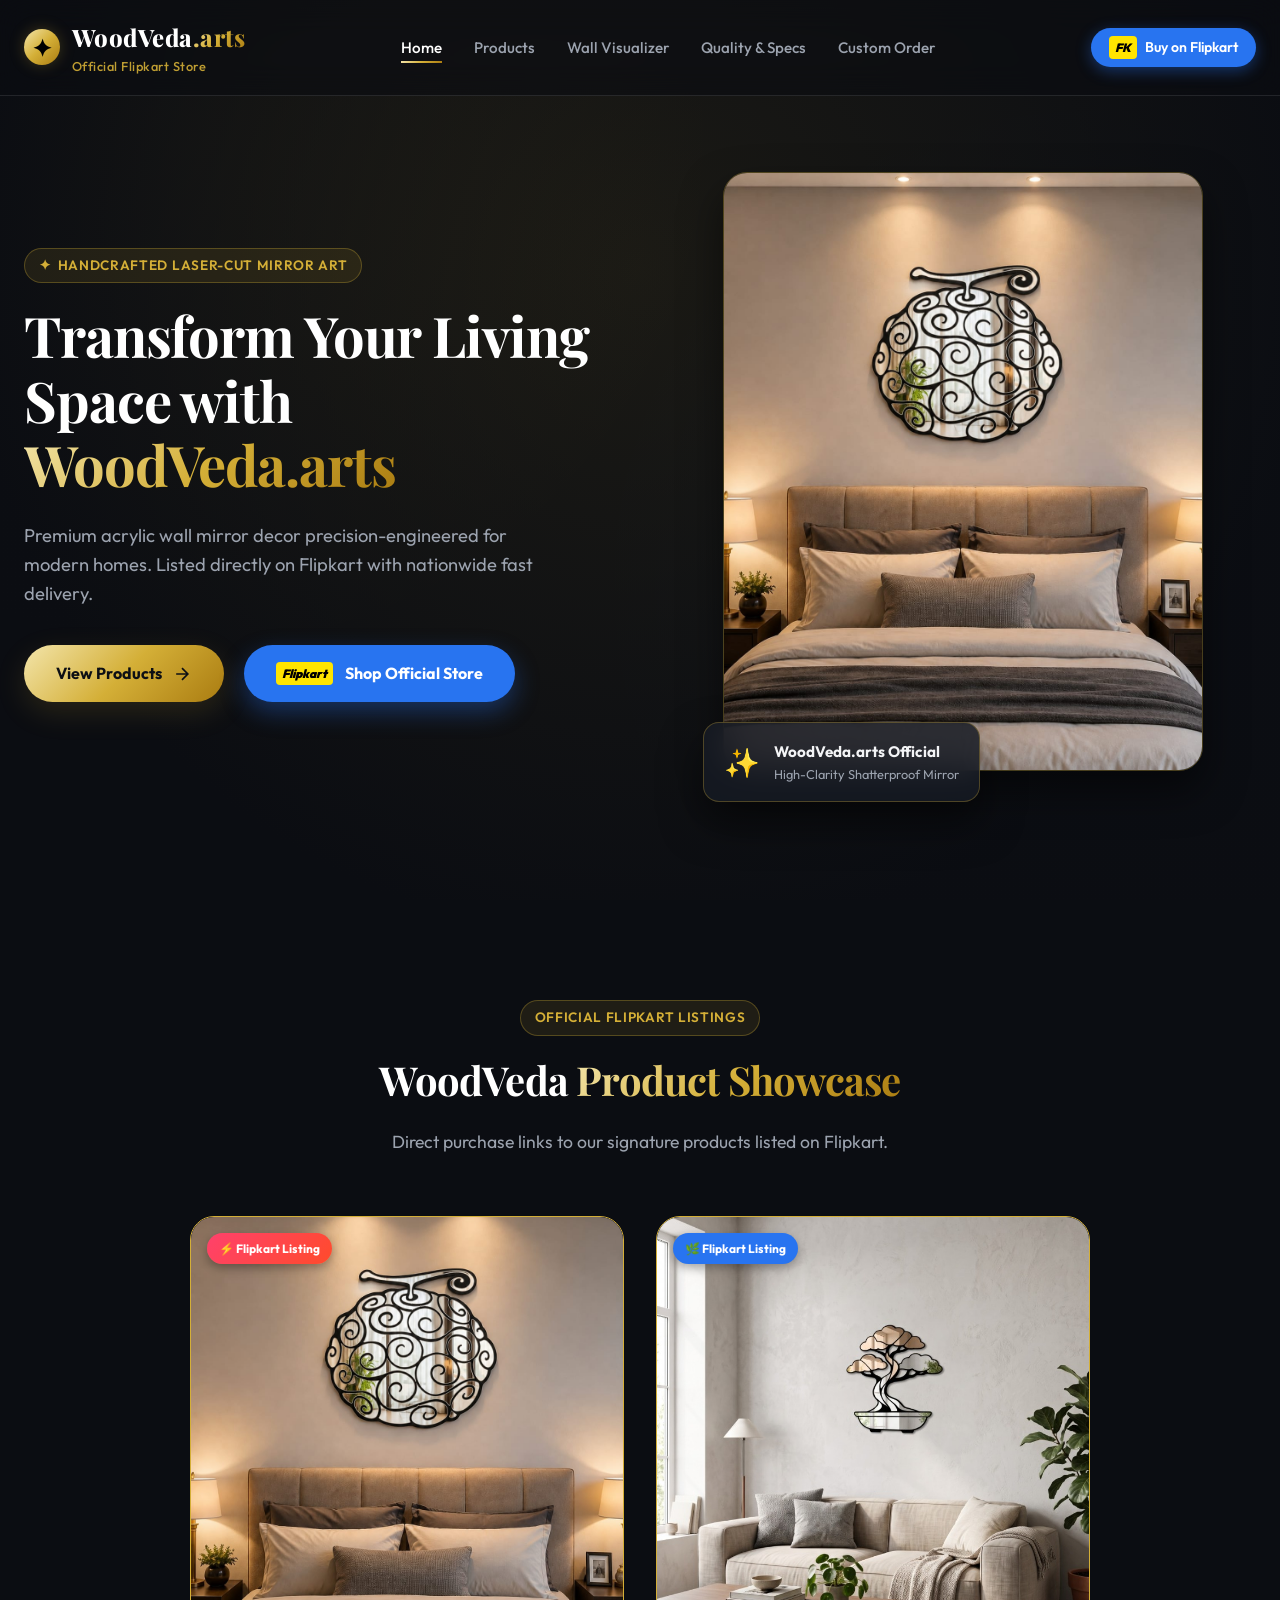
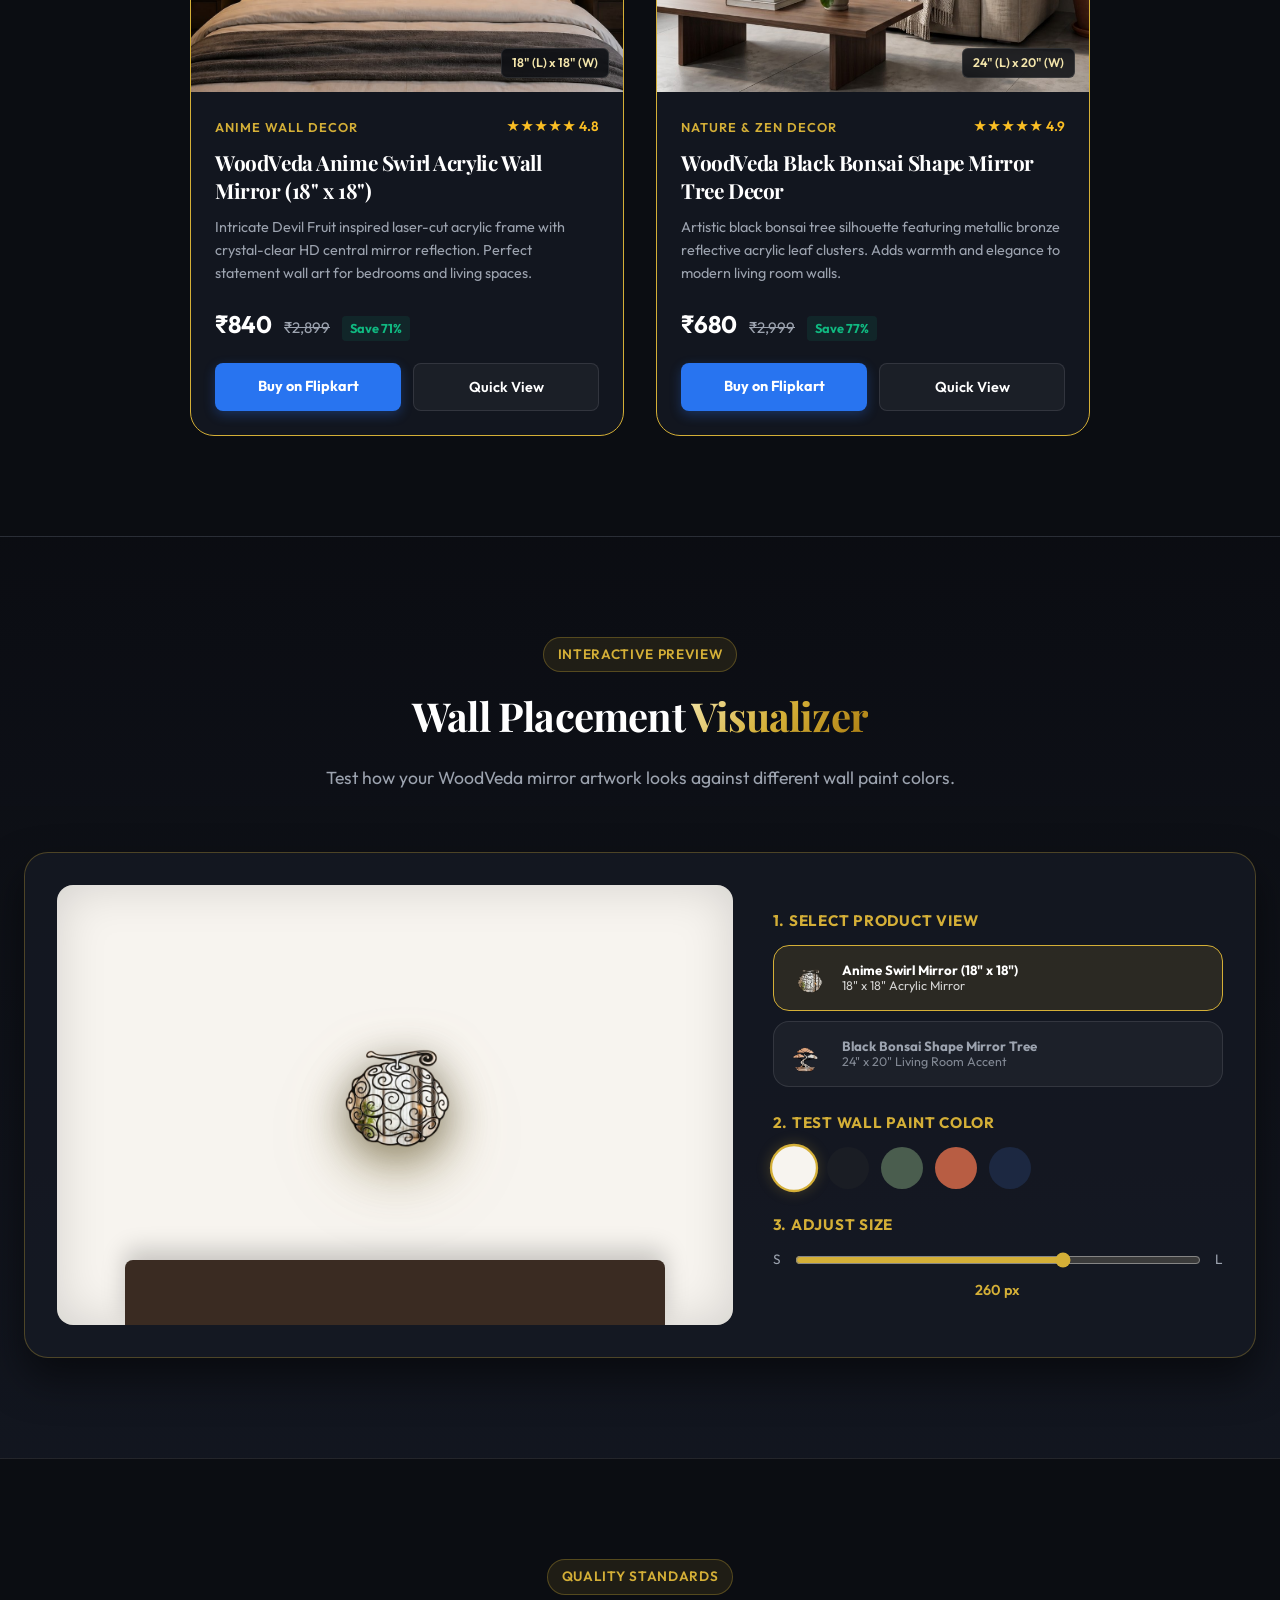
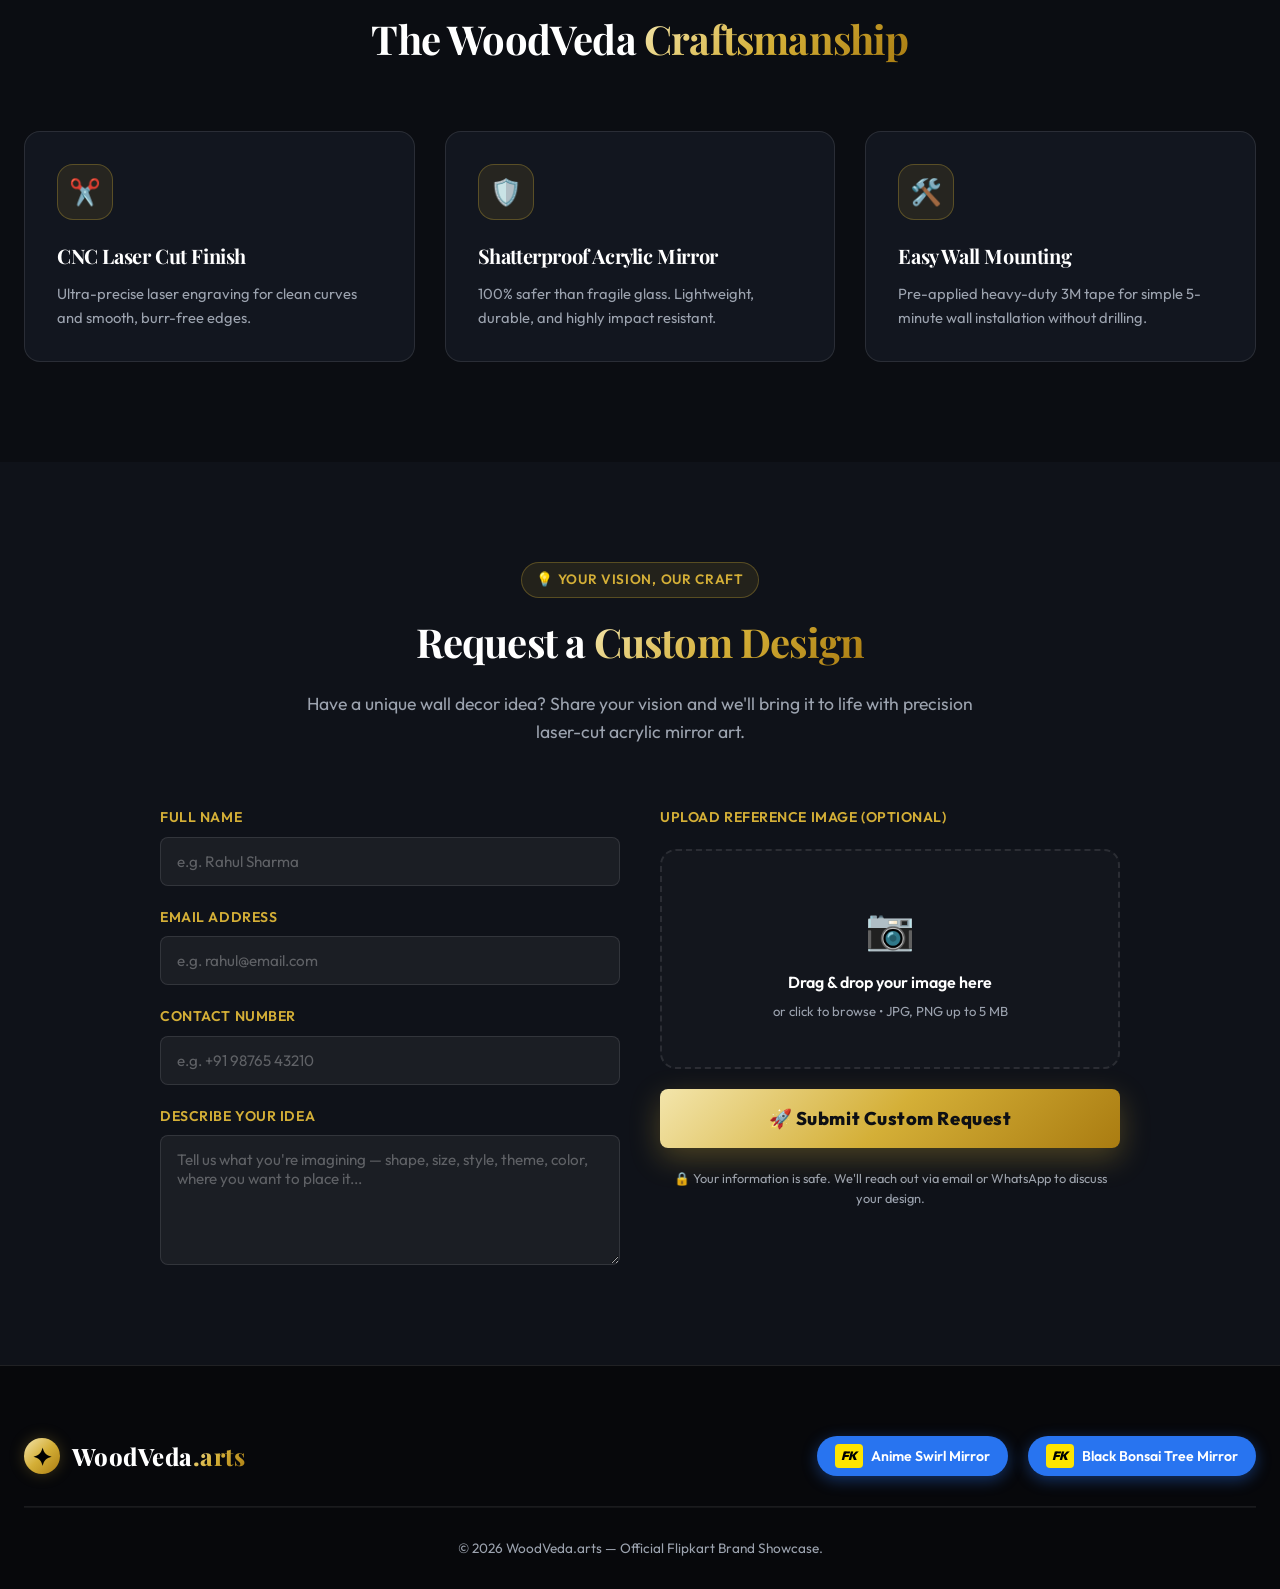
==== index.html @ 4413a0f1 "Initial commit: WoodVeda.arts website & Flipkart product showcase" ====
<!DOCTYPE html>
<html lang="en">
<head>
  <meta charset="UTF-8" />
  <meta name="viewport" content="width=device-width, initial-scale=1.0" />
  <meta name="description" content="WoodVeda.arts — Official Flipkart Brand Showcase. Premium Handcrafted Laser-Cut Acrylic Mirror Wall Decor." />
  <title>WoodVeda.arts — Official Flipkart Brand Store & Mirror Decor</title>
  
  <link rel="preconnect" href="https://fonts.googleapis.com" />
  <link rel="preconnect" href="https://fonts.gstatic.com" crossorigin />
  <link href="https://fonts.googleapis.com/css2?family=Playfair+Display:ital,wght@0,500;0,600;0,700;0,800;1,400&family=Outfit:wght@300;400;500;600;700&family=Inter:wght@300;400;500;600&display=swap" rel="stylesheet" />
  <link rel="stylesheet" href="style.css" />
</head>
<body>

  <!-- ===== NAVBAR ===== -->
  <header class="navbar" id="navbar">
    <div class="container nav-content">
      <a href="#" class="brand-logo">
        <div class="logo-icon">✦</div>
        <div>
          WoodVeda<span class="text-gold">.arts</span>
          <div class="brand-tag">Official Flipkart Store</div>
        </div>
      </a>

      <nav>
        <ul class="nav-links">
          <li><a href="#hero" class="nav-link active">Home</a></li>
          <li><a href="#flipkart-collection" class="nav-link">Products</a></li>
          <li><a href="#visualizer" class="nav-link">Wall Visualizer</a></li>
          <li><a href="#craftsmanship" class="nav-link">Quality & Specs</a></li>
          <li><a href="#custom-order" class="nav-link">Custom Order</a></li>
        </ul>
      </nav>

      <div class="nav-actions">
        <a href="https://www.flipkart.com/woodveda-wall-decor/p/itm26ffecabd775c?pid=WDCHPWQKQGMQAQ7V" target="_blank" rel="noopener noreferrer" class="btn-flipkart-nav">
          <span class="fk-badge-icon">FK</span>
          <span>Buy on Flipkart</span>
        </a>
      </div>
    </div>
  </header>

  <!-- ===== HERO SECTION ===== -->
  <section class="hero" id="hero">
    <div class="hero-overlay" style="background: radial-gradient(circle at 50% 30%, rgba(212, 175, 55, 0.08) 0%, rgba(11, 13, 18, 0.96) 75%);"></div>

    <div class="container" style="position:relative; z-index:2;">
      <div class="hero-grid">
        <div class="hero-content">
          <div class="badge-pill">
            <span>✦</span> Handcrafted Laser-Cut Mirror Art
          </div>
          <h1 class="hero-title">
            Transform Your Living Space with <span class="text-gold">WoodVeda.arts</span>
          </h1>
          <p class="hero-subtitle">
            Premium acrylic wall mirror decor precision-engineered for modern homes. Listed directly on Flipkart with nationwide fast delivery.
          </p>

          <div class="hero-actions">
            <a href="#flipkart-collection" class="btn-primary">
              <span>View Products</span>
              <svg width="20" height="20" fill="none" stroke="currentColor" stroke-width="2" viewBox="0 0 24 24"><path d="M5 12h14M12 5l7 7-7 7"/></svg>
            </a>
            <a href="https://www.flipkart.com/woodveda-wall-decor/p/itm26ffecabd775c?pid=WDCHPWQKQGMQAQ7V" target="_blank" rel="noopener noreferrer" class="btn-flipkart">
              <span class="fk-badge-icon">Flipkart</span>
              <span>Shop Official Store</span>
            </a>
          </div>
        </div>

        <div class="hero-visual">
          <div class="hero-card-stack">
            <img src="assets/images/anime_swirl_mirror.jpg" alt="WoodVeda Anime Swirl Mirror" class="hero-main-img" />
            <div class="floating-glass-badge">
              <div class="badge-icon">✨</div>
              <div>
                <div class="badge-title">WoodVeda.arts Official</div>
                <div class="badge-sub">High-Clarity Shatterproof Mirror</div>
              </div>
            </div>
          </div>
        </div>
      </div>
    </div>
  </section>

  <!-- ===== FLIPKART FEATURED PRODUCTS ===== -->
  <section class="section" id="flipkart-collection">
    <div class="container">
      <div class="section-header">
        <div class="badge-pill">Official Flipkart Listings</div>
        <h2 class="section-title">WoodVeda <span class="text-gold">Product Showcase</span></h2>
        <p class="section-subtitle">
          Direct purchase links to our signature products listed on Flipkart.
        </p>
      </div>

      <div class="products-grid" style="grid-template-columns: repeat(auto-fit, minmax(360px, 1fr)); max-width: 900px; margin: 0 auto;">
        
        <!-- PRODUCT 1: DEVIL FRUIT SWIRL MIRROR -->
        <article class="product-card featured-card">
          <div class="product-badge-corner hot">
            <span>⚡ Flipkart Listing</span>
          </div>
          <div class="product-img-wrapper" style="padding-top: 110%;">
            <img src="assets/images/anime_swirl_mirror.jpg" alt="WoodVeda Anime Swirl Acrylic Wall Mirror 18x18" class="product-img" />
            <span class="dimension-tag">18" (L) x 18" (W)</span>
          </div>
          <div class="product-info">
            <div class="product-meta">
              <span class="product-cat">Anime Wall Decor</span>
              <div class="product-rating">★★★★★ 4.8</div>
            </div>
            <h3 class="product-title">WoodVeda Anime Swirl Acrylic Wall Mirror (18" x 18")</h3>
            <p class="product-desc">
              Intricate Devil Fruit inspired laser-cut acrylic frame with crystal-clear HD central mirror reflection. Perfect statement wall art for bedrooms and living spaces.
            </p>
            <div class="product-price-row">
              <span class="price-current">₹840</span>
              <span class="price-original">₹2,899</span>
              <span class="price-save">Save 71%</span>
            </div>
            <div class="product-card-actions">
              <a href="https://www.flipkart.com/woodveda-wall-decor/p/itm26ffecabd775c?pid=WDCHPWQKQGMQAQ7V" target="_blank" rel="noopener noreferrer" class="btn-buy-fk">
                <span>Buy on Flipkart</span>
              </a>
              <button class="btn-quickview" data-product-id="1">Quick View</button>
            </div>
          </div>
        </article>

        <!-- PRODUCT 2: BLACK BONSAI SHAPE MIRROR TREE -->
        <article class="product-card featured-card">
          <div class="product-badge-corner">
            <span>🌿 Flipkart Listing</span>
          </div>
          <div class="product-img-wrapper" style="padding-top: 110%;">
            <img src="assets/images/bonsai_tree.jpg" alt="WoodVeda Black Bonsai Shape Mirror Tree" class="product-img" />
            <span class="dimension-tag">24" (L) x 20" (W)</span>
          </div>
          <div class="product-info">
            <div class="product-meta">
              <span class="product-cat">Nature & Zen Decor</span>
              <div class="product-rating">★★★★★ 4.9</div>
            </div>
            <h3 class="product-title">WoodVeda Black Bonsai Shape Mirror Tree Decor</h3>
            <p class="product-desc">
              Artistic black bonsai tree silhouette featuring metallic bronze reflective acrylic leaf clusters. Adds warmth and elegance to modern living room walls.
            </p>
            <div class="product-price-row">
              <span class="price-current">₹680</span>
              <span class="price-original">₹2,999</span>
              <span class="price-save">Save 77%</span>
            </div>
            <div class="product-card-actions">
              <a href="https://www.flipkart.com/woodveda-black-bonsai-shape-mirror-tree/p/itm1c6be1e5a55c5?pid=DECHPXFZGGQDYBA5" target="_blank" rel="noopener noreferrer" class="btn-buy-fk">
                <span>Buy on Flipkart</span>
              </a>
              <button class="btn-quickview" data-product-id="2">Quick View</button>
            </div>
          </div>
        </article>

      </div>
    </div>
  </section>

  <!-- ===== INTERACTIVE WALL VISUALIZER ===== -->
  <section class="section visualizer-section" id="visualizer">
    <div class="container">
      <div class="section-header">
        <div class="badge-pill">Interactive Preview</div>
        <h2 class="section-title">Wall Placement <span class="text-gold">Visualizer</span></h2>
        <p class="section-subtitle">
          Test how your WoodVeda mirror artwork looks against different wall paint colors.
        </p>
      </div>

      <div class="visualizer-box">
        <div class="wall-preview-canvas" id="wallCanvas">
          <img src="assets/images/anime_swirl_cutout.png" alt="WoodVeda Wall Preview" class="wall-artwork-img reflection-glow" id="wallArtworkImg" />
        </div>

        <div class="visualizer-controls">
          <div>
            <div class="control-group-title">1. Select Product View</div>
            <div class="art-selector-buttons">
              <button class="btn-select-art active" data-img="assets/images/anime_swirl_cutout.png">
                <img src="assets/images/anime_swirl_cutout.png" alt="Anime Swirl Mirror" />
                <div>
                  <strong>Anime Swirl Mirror (18" x 18")</strong>
                  <div style="font-size:0.78rem; opacity:0.8;">18" x 18" Acrylic Mirror</div>
                </div>
              </button>
              <button class="btn-select-art" data-img="assets/images/bonsai_tree_cutout.png">
                <img src="assets/images/bonsai_tree_cutout.png" alt="Bonsai Tree Mirror" />
                <div>
                  <strong>Black Bonsai Shape Mirror Tree</strong>
                  <div style="font-size:0.78rem; opacity:0.8;">24" x 20" Living Room Accent</div>
                </div>
              </button>
            </div>
          </div>

          <div>
            <div class="control-group-title">2. Test Wall Paint Color</div>
            <div class="color-swatches">
              <button class="swatch-btn active" style="background:#f7f4ef;" data-color="#f7f4ef" title="Warm Beige"></button>
              <button class="swatch-btn" style="background:#1a1d24;" data-color="#1a1d24" title="Dark Charcoal"></button>
              <button class="swatch-btn" style="background:#4a5d4e;" data-color="#4a5d4e" title="Sage Green"></button>
              <button class="swatch-btn" style="background:#b85d43;" data-color="#b85d43" title="Terracotta"></button>
              <button class="swatch-btn" style="background:#1c2841;" data-color="#1c2841" title="Royal Navy"></button>
            </div>
          </div>

          <div>
            <div class="control-group-title">3. Adjust Size</div>
            <div style="display:flex; align-items:center; gap:14px;">
              <span style="font-size:0.85rem; color:var(--text-muted);">S</span>
              <input type="range" min="80" max="350" value="260" id="sizeSlider" style="width:100%; accent-color:var(--gold-primary); cursor:pointer;" />
              <span style="font-size:0.85rem; color:var(--text-muted);">L</span>
            </div>
            <div style="text-align:center; margin-top:8px; font-weight:600; color:var(--gold-primary); font-size:0.9rem;" id="sizeLabel">260 px</div>
          </div>
        </div>
      </div>
    </div>
  </section>

  <!-- ===== CRAFTSMANSHIP ===== -->
  <section class="section" id="craftsmanship">
    <div class="container">
      <div class="section-header">
        <div class="badge-pill">Quality Standards</div>
        <h2 class="section-title">The WoodVeda <span class="text-gold">Craftsmanship</span></h2>
      </div>

      <div class="craft-grid">
        <div class="craft-card">
          <div class="craft-icon">✂️</div>
          <h3 class="craft-title">CNC Laser Cut Finish</h3>
          <p class="craft-desc">
            Ultra-precise laser engraving for clean curves and smooth, burr-free edges.
          </p>
        </div>

        <div class="craft-card">
          <div class="craft-icon">🛡️</div>
          <h3 class="craft-title">Shatterproof Acrylic Mirror</h3>
          <p class="craft-desc">
            100% safer than fragile glass. Lightweight, durable, and highly impact resistant.
          </p>
        </div>

        <div class="craft-card">
          <div class="craft-icon">🛠️</div>
          <h3 class="craft-title">Easy Wall Mounting</h3>
          <p class="craft-desc">
            Pre-applied heavy-duty 3M tape for simple 5-minute wall installation without drilling.
          </p>
        </div>
      </div>
    </div>
  </section>

  <!-- ===== CUSTOM ORDER REQUEST ===== -->
  <section class="section" id="custom-order" style="background: rgba(22, 26, 36, 0.4);">
    <div class="container">
      <div class="section-header">
        <div class="badge-pill">💡 Your Vision, Our Craft</div>
        <h2 class="section-title">Request a <span class="text-gold">Custom Design</span></h2>
        <p class="section-subtitle">
          Have a unique wall decor idea? Share your vision and we'll bring it to life with precision laser-cut acrylic mirror art.
        </p>
      </div>

      <div class="custom-order-wrapper">
        <form id="customOrderForm" class="custom-order-form" action="https://formsubmit.co/salesh54322@gmail.com" method="POST" enctype="multipart/form-data">
          <!-- Left: Details -->
          <div class="form-details-col">
            <div class="form-group">
              <label for="custName" class="form-label">Full Name</label>
              <input type="text" id="custName" name="Name" class="form-input" placeholder="e.g. Rahul Sharma" required />
            </div>

            <div class="form-group">
              <label for="custEmail" class="form-label">Email Address</label>
              <input type="email" id="custEmail" name="Email" class="form-input" placeholder="e.g. rahul@email.com" required />
            </div>

            <div class="form-group">
              <label for="custPhone" class="form-label">Contact Number</label>
              <input type="tel" id="custPhone" name="Phone" class="form-input" placeholder="e.g. +91 98765 43210" required />
            </div>

            <div class="form-group">
              <label for="custIdea" class="form-label">Describe Your Idea</label>
              <textarea id="custIdea" name="Custom Design Idea" class="form-input form-textarea" rows="5" placeholder="Tell us what you're imagining — shape, size, style, theme, color, where you want to place it..." required></textarea>
            </div>
          </div>

          <!-- Right: Image Upload + Submit -->
          <div class="form-upload-col">
            <label class="form-label">Upload Reference Image (Optional)</label>
            <div class="upload-dropzone" id="uploadDropzone">
              <div class="upload-placeholder" id="uploadPlaceholder">
                <div style="font-size:2.5rem; margin-bottom:10px;">📷</div>
                <p style="font-weight:600; color:#fff; margin-bottom:6px;">Drag & drop your image here</p>
                <p style="font-size:0.82rem; color:var(--text-muted);">or click to browse  •  JPG, PNG up to 5 MB</p>
              </div>
              <img src="" alt="Preview" class="upload-preview-img" id="uploadPreview" style="display:none;" />
              <button type="button" class="upload-remove-btn" id="uploadRemoveBtn" style="display:none;">✕ Remove</button>
              <input type="file" id="custImage" name="attachment" accept="image/*" style="display:none;" />
            </div>

            <!-- FormSubmit Config -->
            <input type="hidden" name="_subject" value="🎨 New WoodVeda Custom Design Request!" />
            <input type="hidden" name="_captcha" value="false" />
            <input type="hidden" name="_template" value="table" />

            <button type="submit" class="btn-submit-order btn-submit-glow" id="submitOrderBtn">
              <span>🚀 Submit Custom Request</span>
            </button>

            <p class="form-privacy-note">
              🔒 Your information is safe. We'll reach out via email or WhatsApp to discuss your design.
            </p>
          </div>
        </form>

        <!-- Success State -->
        <div class="custom-order-success" id="orderSuccess" style="display:none;">
          <div style="font-size:3.5rem; margin-bottom:16px;">🎉</div>
          <h3 style="font-size:1.8rem; margin-bottom:12px;">Request Submitted!</h3>
          <p style="color:var(--text-muted); max-width:450px; margin:0 auto 24px auto;">
            Thank you! Our design team will review your idea and contact you within 24 hours on your email or phone.
          </p>
          <button class="btn-primary" onclick="resetCustomForm()" style="margin:0 auto;">Submit Another Idea</button>
        </div>
      </div>
    </div>
  </section>

  <!-- ===== QUICK VIEW MODAL ===== -->
  <div class="modal-overlay" id="quickViewModal">
    <div class="modal-container">
      <button class="modal-close-btn" id="closeModalBtn">&times;</button>
      
      <div class="modal-img-col">
        <img src="" alt="Product Detail View" class="modal-img" id="modalImg" />
      </div>

      <div class="modal-info-col">
        <div class="badge-pill" id="modalCategory" style="margin-bottom:12px; align-self:flex-start;">Category</div>
        <h2 style="font-size:1.5rem; margin-bottom:10px;" id="modalTitle">Product Title</h2>
        <div style="color:#fbbf24; font-weight:700; margin-bottom:16px;" id="modalRating">Rating</div>

        <div class="product-price-row" style="margin-bottom:16px;">
          <span class="price-current" id="modalPrice">₹0</span>
          <span class="price-original" id="modalOriginalPrice">₹0</span>
          <span class="price-save" id="modalDiscount">Save 0%</span>
        </div>

        <p style="font-size:0.9rem; color:var(--text-muted); margin-bottom:20px;" id="modalDesc">
          Product description goes here...
        </p>

        <ul class="modal-spec-list">
          <li class="modal-spec-item"><strong>Dimensions:</strong> <span id="modalDimensions"></span></li>
          <li class="modal-spec-item"><strong>Material:</strong> <span id="modalMaterial"></span></li>
          <li class="modal-spec-item"><strong>Package:</strong> <span id="modalInBox"></span></li>
        </ul>

        <div style="margin-top:auto; padding-top:20px;">
          <a href="#" target="_blank" rel="noopener noreferrer" class="btn-buy-fk" id="modalFkBtn" style="padding:16px; font-size:1rem;">
            <span>Buy Directly on Flipkart</span>
          </a>
        </div>
      </div>
    </div>
  </div>

  <!-- ===== FOOTER ===== -->
  <footer class="footer">
    <div class="container">
      <div style="display:flex; flex-wrap:wrap; justify-content:space-between; align-items:center; gap:20px; padding-bottom:30px; border-bottom:1px solid rgba(255,255,255,0.08);">
        <a href="#" class="brand-logo">
          <div class="logo-icon">✦</div>
          <div>WoodVeda<span class="text-gold">.arts</span></div>
        </a>

        <div style="display:flex; gap:20px;">
          <a href="https://www.flipkart.com/woodveda-wall-decor/p/itm26ffecabd775c?pid=WDCHPWQKQGMQAQ7V" target="_blank" class="btn-flipkart-nav">
            <span class="fk-badge-icon">FK</span>
            <span>Anime Swirl Mirror</span>
          </a>
          <a href="https://www.flipkart.com/woodveda-black-bonsai-shape-mirror-tree/p/itm1c6be1e5a55c5?pid=DECHPXFZGGQDYBA5" target="_blank" class="btn-flipkart-nav">
            <span class="fk-badge-icon">FK</span>
            <span>Black Bonsai Tree Mirror</span>
          </a>
        </div>
      </div>

      <div class="footer-bottom">
        <p>© 2026 WoodVeda.arts — Official Flipkart Brand Showcase.</p>
      </div>
    </div>
  </footer>

  <script src="app.js"></script>
</body>
</html>
---- style.css ----
/* ==========================================================================
   WoodVeda.arts — Official Brand & Flipkart Showcase Stylesheet
   Aesthetic: Modern Dark Luxury, Gold & Obsidian Accents, Glassmorphism
   ========================================================================== */

@import url('https://fonts.googleapis.com/css2?family=Playfair+Display:ital,wght@0,500;0,600;0,700;0,800;1,400&family=Outfit:wght@300;400;500;600;700&family=Inter:wght@300;400;500;600&display=swap');

:root {
  /* Color Palette */
  --bg-dark: #0b0d12;
  --bg-card: rgba(22, 26, 36, 0.75);
  --bg-card-hover: rgba(30, 36, 50, 0.85);
  --bg-glass: rgba(255, 255, 255, 0.04);
  --border-glass: rgba(255, 255, 255, 0.1);
  --border-gold: rgba(212, 175, 55, 0.3);
  
  --gold-primary: #d4af37;
  --gold-gradient: linear-gradient(135deg, #f3e5ab 0%, #d4af37 50%, #aa7c11 100%);
  --gold-glow: rgba(212, 175, 55, 0.25);
  
  --flipkart-yellow: #ffe500;
  --flipkart-blue: #2874f0;
  --flipkart-gradient: linear-gradient(135deg, #ffe500 0%, #ff9900 100%);
  
  --text-main: #f3f4f6;
  --text-muted: #9ca3af;
  --text-gold: #f3e5ab;

  /* Fonts */
  --font-serif: 'Playfair Display', Georgia, serif;
  --font-sans: 'Outfit', 'Inter', sans-serif;

  /* Shadows & Radius */
  --radius-sm: 8px;
  --radius-md: 16px;
  --radius-lg: 24px;
  --radius-pill: 9999px;

  --shadow-sm: 0 4px 12px rgba(0, 0, 0, 0.3);
  --shadow-glow: 0 10px 30px rgba(212, 175, 55, 0.15);
  --shadow-card: 0 20px 40px rgba(0, 0, 0, 0.5);

  --transition-fast: 0.2s cubic-bezier(0.4, 0, 0.2, 1);
  --transition-normal: 0.35s cubic-bezier(0.4, 0, 0.2, 1);
}

/* Reset & Base */
*, *::before, *::after {
  box-sizing: border-box;
  margin: 0;
  padding: 0;
}

html {
  scroll-behavior: smooth;
  font-size: 16px;
}

body {
  background-color: var(--bg-dark);
  color: var(--text-main);
  font-family: var(--font-sans);
  line-height: 1.6;
  overflow-x: hidden;
  background-image: 
    radial-gradient(circle at 15% 15%, rgba(212, 175, 55, 0.05) 0%, transparent 40%),
    radial-gradient(circle at 85% 65%, rgba(40, 116, 240, 0.05) 0%, transparent 40%);
  background-attachment: fixed;
}

/* Links & Buttons */
a {
  color: inherit;
  text-decoration: none;
}

button {
  font-family: var(--font-sans);
  cursor: pointer;
  border: none;
  outline: none;
  background: none;
}

/* Typography Utilities */
h1, h2, h3, h4 {
  font-family: var(--font-serif);
  font-weight: 700;
  letter-spacing: -0.02em;
  color: #ffffff;
}

.text-gold {
  background: var(--gold-gradient);
  -webkit-background-clip: text;
  -webkit-text-fill-color: transparent;
}

.badge-pill {
  display: inline-flex;
  align-items: center;
  gap: 6px;
  padding: 6px 14px;
  border-radius: var(--radius-pill);
  font-size: 0.85rem;
  font-weight: 600;
  letter-spacing: 0.05em;
  text-transform: uppercase;
  background: rgba(212, 175, 55, 0.1);
  border: 1px solid var(--border-gold);
  color: var(--gold-primary);
}

/* Navigation Bar */
.navbar {
  position: fixed;
  top: 0;
  left: 0;
  width: 100%;
  z-index: 1000;
  padding: 18px 0;
  transition: var(--transition-normal);
  background: rgba(11, 13, 18, 0.6);
  backdrop-filter: blur(16px);
  -webkit-backdrop-filter: blur(16px);
  border-bottom: 1px solid var(--border-glass);
}

.navbar.scrolled {
  padding: 12px 0;
  background: rgba(11, 13, 18, 0.92);
  box-shadow: 0 10px 30px rgba(0, 0, 0, 0.6);
}

.container {
  max-width: 1280px;
  margin: 0 auto;
  padding: 0 24px;
}

.nav-content {
  display: flex;
  align-items: center;
  justify-content: space-between;
}

.brand-logo {
  display: flex;
  align-items: center;
  gap: 12px;
  font-family: var(--font-serif);
  font-size: 1.5rem;
  font-weight: 800;
  color: #fff;
  letter-spacing: 0.02em;
}

.brand-logo .logo-icon {
  width: 36px;
  height: 36px;
  background: var(--gold-gradient);
  border-radius: 50%;
  display: flex;
  align-items: center;
  justify-content: center;
  color: #000;
  font-weight: 900;
  box-shadow: 0 0 15px var(--gold-glow);
}

.brand-tag {
  font-size: 0.8rem;
  color: var(--gold-primary);
  font-family: var(--font-sans);
  font-weight: 500;
  opacity: 0.9;
}

.nav-links {
  display: flex;
  align-items: center;
  gap: 32px;
  list-style: none;
}

.nav-link {
  font-size: 0.95rem;
  font-weight: 500;
  color: var(--text-muted);
  transition: var(--transition-fast);
  position: relative;
}

.nav-link:hover, .nav-link.active {
  color: #ffffff;
}

.nav-link::after {
  content: '';
  position: absolute;
  bottom: -6px;
  left: 0;
  width: 0;
  height: 2px;
  background: var(--gold-gradient);
  transition: var(--transition-fast);
}

.nav-link:hover::after, .nav-link.active::after {
  width: 100%;
}

.nav-actions {
  display: flex;
  align-items: center;
  gap: 16px;
}

.btn-flipkart-nav {
  display: inline-flex;
  align-items: center;
  gap: 8px;
  padding: 8px 18px;
  border-radius: var(--radius-pill);
  background: var(--flipkart-blue);
  color: #fff;
  font-weight: 600;
  font-size: 0.88rem;
  box-shadow: 0 4px 15px rgba(40, 116, 240, 0.4);
  transition: var(--transition-fast);
}

.btn-flipkart-nav:hover {
  transform: translateY(-2px);
  box-shadow: 0 6px 20px rgba(40, 116, 240, 0.6);
  background: #1a62d6;
}

.fk-badge-icon {
  background: var(--flipkart-yellow);
  color: #000;
  font-weight: 900;
  font-size: 0.75rem;
  padding: 2px 6px;
  border-radius: 4px;
  font-style: italic;
}

/* Mobile Nav Toggle */
.mobile-toggle {
  display: none;
  font-size: 1.5rem;
  color: #fff;
}

/* Hero Section */
.hero {
  position: relative;
  min-height: 100vh;
  padding-top: 130px;
  padding-bottom: 80px;
  display: flex;
  align-items: center;
  overflow: hidden;
}

.hero-bg {
  position: absolute;
  top: 0;
  left: 0;
  width: 100%;
  height: 100%;
  z-index: -1;
}

.hero-bg img {
  width: 100%;
  height: 100%;
  object-fit: cover;
  filter: brightness(0.35) contrast(1.1);
  transform: scale(1.05);
  animation: heroPulse 12s infinite alternate ease-in-out;
}

@keyframes heroPulse {
  0% { transform: scale(1); }
  100% { transform: scale(1.06); }
}

.hero-overlay {
  position: absolute;
  top: 0;
  left: 0;
  width: 100%;
  height: 100%;
  background: linear-gradient(180deg, rgba(11,13,18,0.7) 0%, rgba(11,13,18,0.95) 100%);
}

.hero-grid {
  display: grid;
  grid-template-columns: 1fr 1fr;
  gap: 60px;
  align-items: center;
}

.hero-content {
  z-index: 2;
}

.hero-title {
  font-size: 3.5rem;
  line-height: 1.15;
  margin-top: 20px;
  margin-bottom: 24px;
}

.hero-subtitle {
  font-size: 1.15rem;
  color: var(--text-muted);
  margin-bottom: 36px;
  max-width: 540px;
}

.hero-actions {
  display: flex;
  align-items: center;
  gap: 20px;
  flex-wrap: wrap;
}

.btn-primary {
  display: inline-flex;
  align-items: center;
  gap: 10px;
  padding: 16px 32px;
  border-radius: var(--radius-pill);
  background: var(--gold-gradient);
  color: #0d0f14;
  font-weight: 700;
  font-size: 1rem;
  box-shadow: var(--shadow-glow);
  transition: var(--transition-fast);
}

.btn-primary:hover {
  transform: translateY(-3px);
  box-shadow: 0 12px 35px rgba(212, 175, 55, 0.4);
}

.btn-flipkart {
  display: inline-flex;
  align-items: center;
  gap: 12px;
  padding: 16px 32px;
  border-radius: var(--radius-pill);
  background: var(--flipkart-blue);
  color: #ffffff;
  font-weight: 700;
  font-size: 1rem;
  box-shadow: 0 10px 25px rgba(40, 116, 240, 0.35);
  transition: var(--transition-fast);
}

.btn-flipkart:hover {
  transform: translateY(-3px);
  box-shadow: 0 14px 35px rgba(40, 116, 240, 0.5);
  background: #1d68e0;
}

.btn-secondary {
  display: inline-flex;
  align-items: center;
  gap: 10px;
  padding: 16px 28px;
  border-radius: var(--radius-pill);
  background: var(--bg-glass);
  border: 1px solid var(--border-glass);
  color: #ffffff;
  font-weight: 600;
  backdrop-filter: blur(8px);
  transition: var(--transition-fast);
}

.btn-secondary:hover {
  background: rgba(255, 255, 255, 0.1);
  border-color: rgba(255, 255, 255, 0.25);
  transform: translateY(-2px);
}

/* Floating Feature Highlights */
.hero-visual {
  position: relative;
}

.hero-card-stack {
  position: relative;
  width: 100%;
  max-width: 480px;
  margin: 0 auto;
}

.hero-main-img {
  width: 100%;
  border-radius: var(--radius-lg);
  border: 1px solid var(--border-gold);
  box-shadow: var(--shadow-card);
  object-fit: cover;
}

.floating-glass-badge {
  position: absolute;
  bottom: -24px;
  left: -20px;
  background: rgba(22, 26, 36, 0.85);
  border: 1px solid var(--border-gold);
  backdrop-filter: blur(16px);
  padding: 16px 20px;
  border-radius: var(--radius-md);
  display: flex;
  align-items: center;
  gap: 14px;
  box-shadow: var(--shadow-card);
  animation: floatAnim 4s infinite alternate ease-in-out;
}

@keyframes floatAnim {
  0% { transform: translateY(0); }
  100% { transform: translateY(-8px); }
}

.floating-glass-badge .badge-icon {
  font-size: 1.8rem;
}

.floating-glass-badge .badge-title {
  font-weight: 700;
  font-size: 0.95rem;
}

.floating-glass-badge .badge-sub {
  font-size: 0.8rem;
  color: var(--text-muted);
}

/* Section Common Styling */
.section {
  padding: 100px 0;
  position: relative;
}

.section-header {
  text-align: center;
  max-width: 700px;
  margin: 0 auto 60px auto;
}

.section-title {
  font-size: 2.5rem;
  margin-top: 12px;
  margin-bottom: 16px;
}

.section-subtitle {
  color: var(--text-muted);
  font-size: 1.1rem;
}

/* Featured Flipkart Collection Grid */
.products-grid {
  display: grid;
  grid-template-columns: repeat(auto-fit, minmax(340px, 1fr));
  gap: 32px;
}

.product-card {
  background: var(--bg-card);
  border: 1px solid var(--border-glass);
  border-radius: var(--radius-lg);
  overflow: hidden;
  transition: var(--transition-normal);
  display: flex;
  flex-direction: column;
  position: relative;
  backdrop-filter: blur(12px);
}

.product-card:hover {
  transform: translateY(-8px);
  border-color: var(--border-gold);
  box-shadow: 0 20px 40px rgba(0, 0, 0, 0.6), 0 0 25px var(--gold-glow);
}

.product-card.featured-card {
  border-color: var(--gold-primary);
}

.product-badge-corner {
  position: absolute;
  top: 16px;
  left: 16px;
  z-index: 10;
  background: var(--flipkart-blue);
  color: #ffffff;
  font-size: 0.75rem;
  font-weight: 700;
  padding: 6px 12px;
  border-radius: var(--radius-pill);
  box-shadow: 0 4px 10px rgba(0, 0, 0, 0.3);
  display: flex;
  align-items: center;
  gap: 6px;
}

.product-badge-corner.hot {
  background: linear-gradient(135deg, #ff416c 0%, #ff4b2b 100%);
}

.product-img-wrapper {
  position: relative;
  width: 100%;
  padding-top: 100%; /* 1:1 Aspect ratio */
  overflow: hidden;
  background: #141720;
}

.product-img {
  position: absolute;
  top: 0;
  left: 0;
  width: 100%;
  height: 100%;
  object-fit: cover;
  transition: transform 0.6s ease;
}

.product-card:hover .product-img {
  transform: scale(1.06);
}

.dimension-tag {
  position: absolute;
  bottom: 14px;
  right: 14px;
  background: rgba(11, 13, 18, 0.85);
  border: 1px solid var(--border-glass);
  backdrop-filter: blur(8px);
  padding: 4px 10px;
  border-radius: 6px;
  font-size: 0.78rem;
  font-weight: 600;
  color: var(--text-gold);
}

.product-info {
  padding: 24px;
  display: flex;
  flex-direction: column;
  flex-grow: 1;
}

.product-meta {
  display: flex;
  align-items: center;
  justify-content: space-between;
  margin-bottom: 10px;
}

.product-cat {
  font-size: 0.8rem;
  text-transform: uppercase;
  letter-spacing: 0.08em;
  color: var(--gold-primary);
  font-weight: 600;
}

.product-rating {
  font-size: 0.85rem;
  color: #fbbf24;
  display: flex;
  align-items: center;
  gap: 4px;
  font-weight: 600;
}

.product-title {
  font-size: 1.3rem;
  margin-bottom: 12px;
  line-height: 1.35;
}

.product-desc {
  font-size: 0.9rem;
  color: var(--text-muted);
  margin-bottom: 20px;
  flex-grow: 1;
}

.product-price-row {
  display: flex;
  align-items: baseline;
  gap: 12px;
  margin-bottom: 20px;
}

.price-current {
  font-size: 1.5rem;
  font-weight: 700;
  color: #ffffff;
}

.price-original {
  font-size: 0.95rem;
  text-decoration: line-through;
  color: var(--text-muted);
}

.price-save {
  font-size: 0.8rem;
  color: #10b981;
  font-weight: 700;
  background: rgba(16, 185, 129, 0.1);
  padding: 2px 8px;
  border-radius: 4px;
}

.product-card-actions {
  display: grid;
  grid-template-columns: 1fr 1fr;
  gap: 12px;
}

.btn-buy-fk {
  background: var(--flipkart-blue);
  color: #ffffff;
  padding: 12px;
  border-radius: var(--radius-sm);
  font-weight: 700;
  font-size: 0.9rem;
  display: flex;
  align-items: center;
  justify-content: center;
  gap: 6px;
  transition: var(--transition-fast);
  box-shadow: 0 4px 12px rgba(40, 116, 240, 0.3);
}

.btn-buy-fk:hover {
  background: #1761d4;
  transform: translateY(-2px);
  box-shadow: 0 6px 16px rgba(40, 116, 240, 0.5);
}

.btn-quickview {
  background: var(--bg-glass);
  border: 1px solid var(--border-glass);
  color: #ffffff;
  padding: 12px;
  border-radius: var(--radius-sm);
  font-weight: 600;
  font-size: 0.9rem;
  transition: var(--transition-fast);
}

.btn-quickview:hover {
  background: rgba(255, 255, 255, 0.1);
  border-color: rgba(255, 255, 255, 0.25);
}

/* Interactive Wall Placement Visualizer */
.visualizer-section {
  background: linear-gradient(180deg, rgba(11,13,18,0.9) 0%, rgba(18,22,32,0.95) 100%);
  border-top: 1px solid var(--border-glass);
  border-bottom: 1px solid var(--border-glass);
}

.visualizer-box {
  background: var(--bg-card);
  border: 1px solid var(--border-gold);
  border-radius: var(--radius-lg);
  padding: 32px;
  display: grid;
  grid-template-columns: 1.2fr 0.8fr;
  gap: 40px;
  align-items: center;
  box-shadow: var(--shadow-card);
}

.wall-preview-canvas {
  position: relative;
  width: 100%;
  height: 440px;
  border-radius: var(--radius-md);
  overflow: hidden;
  background-color: #f7f4ef;
  display: flex;
  align-items: center;
  justify-content: center;
  transition: background-color 0.5s ease;
  box-shadow: inset 0 0 50px rgba(0,0,0,0.15);
}

/* Virtual Furniture Base */
.wall-preview-canvas::after {
  content: '';
  position: absolute;
  bottom: 0;
  width: 80%;
  height: 65px;
  background: #3a2b22;
  border-radius: 8px 8px 0 0;
  box-shadow: 0 -10px 25px rgba(0,0,0,0.2);
}

.wall-artwork-img {
  max-width: 260px;
  max-height: 260px;
  object-fit: contain;
  z-index: 2;
  filter: drop-shadow(0 15px 25px rgba(0, 0, 0, 0.4));
  transition: all 0.4s ease;
  transform: translateY(-20px);
}

.wall-artwork-img.reflection-glow {
  filter: drop-shadow(0 20px 30px rgba(212, 175, 55, 0.3)) drop-shadow(0 10px 20px rgba(0, 0, 0, 0.5));
}

.visualizer-controls {
  display: flex;
  flex-direction: column;
  gap: 24px;
}

.control-group-title {
  font-size: 0.95rem;
  font-weight: 700;
  text-transform: uppercase;
  letter-spacing: 0.05em;
  color: var(--gold-primary);
  margin-bottom: 12px;
}

.art-selector-buttons {
  display: flex;
  flex-direction: column;
  gap: 10px;
}

.btn-select-art {
  display: flex;
  align-items: center;
  gap: 12px;
  padding: 12px 16px;
  border-radius: var(--radius-md);
  background: var(--bg-glass);
  border: 1px solid var(--border-glass);
  color: var(--text-muted);
  text-align: left;
  transition: var(--transition-fast);
}

.btn-select-art.active, .btn-select-art:hover {
  background: rgba(212, 175, 55, 0.12);
  border-color: var(--gold-primary);
  color: #ffffff;
}

.btn-select-art img {
  width: 40px;
  height: 40px;
  border-radius: 6px;
  object-fit: cover;
}

.color-swatches {
  display: flex;
  gap: 12px;
  flex-wrap: wrap;
}

.swatch-btn {
  width: 42px;
  height: 42px;
  border-radius: 50%;
  border: 2px solid transparent;
  cursor: pointer;
  transition: var(--transition-fast);
  position: relative;
}

.swatch-btn.active {
  border-color: var(--gold-primary);
  transform: scale(1.15);
  box-shadow: 0 0 12px var(--gold-glow);
}

/* Material & Craftsmanship Section */
.craft-grid {
  display: grid;
  grid-template-columns: repeat(auto-fit, minmax(280px, 1fr));
  gap: 30px;
}

.craft-card {
  background: var(--bg-card);
  border: 1px solid var(--border-glass);
  padding: 32px;
  border-radius: var(--radius-md);
  transition: var(--transition-fast);
}

.craft-card:hover {
  border-color: var(--border-gold);
  transform: translateY(-5px);
}

.craft-icon {
  width: 56px;
  height: 56px;
  background: rgba(212, 175, 55, 0.1);
  border: 1px solid var(--border-gold);
  border-radius: var(--radius-md);
  display: flex;
  align-items: center;
  justify-content: center;
  font-size: 1.6rem;
  color: var(--gold-primary);
  margin-bottom: 20px;
}

.craft-title {
  font-size: 1.25rem;
  margin-bottom: 10px;
}

.craft-desc {
  font-size: 0.92rem;
  color: var(--text-muted);
}

/* Reviews & Testimonials */
.reviews-grid {
  display: grid;
  grid-template-columns: repeat(auto-fit, minmax(300px, 1fr));
  gap: 24px;
}

.review-card {
  background: var(--bg-card);
  border: 1px solid var(--border-glass);
  padding: 24px;
  border-radius: var(--radius-md);
}

.review-stars {
  color: #fbbf24;
  margin-bottom: 12px;
}

.review-text {
  font-style: italic;
  font-size: 0.95rem;
  color: #e5e7eb;
  margin-bottom: 16px;
}

.reviewer-meta {
  display: flex;
  align-items: center;
  justify-content: space-between;
}

.reviewer-name {
  font-weight: 700;
  font-size: 0.9rem;
}

.reviewer-verified {
  font-size: 0.75rem;
  color: #10b981;
  display: flex;
  align-items: center;
  gap: 4px;
}

/* Modal Popup */
.modal-overlay {
  position: fixed;
  top: 0;
  left: 0;
  width: 100%;
  height: 100%;
  background: rgba(0, 0, 0, 0.85);
  backdrop-filter: blur(10px);
  z-index: 2000;
  display: flex;
  align-items: center;
  justify-content: center;
  opacity: 0;
  pointer-events: none;
  transition: opacity 0.3s ease;
  padding: 20px;
}

.modal-overlay.active {
  opacity: 1;
  pointer-events: auto;
}

.modal-container {
  background: #12151f;
  border: 1px solid var(--border-gold);
  border-radius: var(--radius-lg);
  max-width: 900px;
  width: 100%;
  max-height: 90vh;
  overflow-y: auto;
  position: relative;
  display: grid;
  grid-template-columns: 1fr 1fr;
  box-shadow: var(--shadow-card);
}

.modal-close-btn {
  position: absolute;
  top: 16px;
  right: 16px;
  width: 36px;
  height: 36px;
  border-radius: 50%;
  background: rgba(255, 255, 255, 0.1);
  color: #fff;
  display: flex;
  align-items: center;
  justify-content: center;
  font-size: 1.2rem;
  z-index: 10;
  transition: var(--transition-fast);
}

.modal-close-btn:hover {
  background: rgba(255, 255, 255, 0.25);
}

.modal-img-col {
  background: #000;
  display: flex;
  align-items: center;
  justify-content: center;
  padding: 20px;
}

.modal-img {
  width: 100%;
  max-height: 400px;
  object-fit: contain;
}

.modal-info-col {
  padding: 36px 32px;
  display: flex;
  flex-direction: column;
}

.modal-spec-list {
  list-style: none;
  margin: 20px 0;
  display: flex;
  flex-direction: column;
  gap: 10px;
}

.modal-spec-item {
  display: flex;
  align-items: center;
  gap: 10px;
  font-size: 0.9rem;
  color: var(--text-muted);
}

.modal-spec-item strong {
  color: #ffffff;
  min-width: 110px;
}

/* Footer */
.footer {
  background: #07080b;
  border-top: 1px solid var(--border-glass);
  padding: 70px 0 30px 0;
}

.footer-grid {
  display: grid;
  grid-template-columns: 2fr 1fr 1fr 1.5fr;
  gap: 40px;
  margin-bottom: 50px;
}

.footer-col h4 {
  font-size: 1.1rem;
  margin-bottom: 20px;
  color: #ffffff;
}

.footer-links {
  list-style: none;
  display: flex;
  flex-direction: column;
  gap: 10px;
}

.footer-links a {
  color: var(--text-muted);
  font-size: 0.9rem;
  transition: var(--transition-fast);
}

.footer-links a:hover {
  color: var(--gold-primary);
}

.footer-bottom {
  text-align: center;
  padding-top: 30px;
  border-top: 1px solid rgba(255, 255, 255, 0.05);
  font-size: 0.85rem;
  color: var(--text-muted);
}

/* Responsive Media Queries */
@media (max-width: 992px) {
  .hero-grid {
    grid-template-columns: 1fr;
    text-align: center;
  }
  
  .hero-subtitle {
    margin-left: auto;
    margin-right: auto;
  }
  
  .hero-actions {
    justify-content: center;
  }

  .visualizer-box {
    grid-template-columns: 1fr;
  }

  .modal-container {
    grid-template-columns: 1fr;
  }
}

@media (max-width: 768px) {
  .hero-title {
    font-size: 2.5rem;
  }

  .nav-links {
    display: none;
  }

  .mobile-toggle {
    display: block;
  }

  .footer-grid {
    grid-template-columns: 1fr 1fr;
  }
}

/* ===== Custom Order Form Section ===== */
.custom-order-wrapper {
  max-width: 960px;
  margin: 0 auto;
}

.custom-order-form {
  display: grid;
  grid-template-columns: 1fr 1fr;
  gap: 40px;
  align-items: start;
}

.form-details-col,
.form-upload-col {
  display: flex;
  flex-direction: column;
  gap: 20px;
}

.form-group {
  display: flex;
  flex-direction: column;
  gap: 8px;
}

.form-label {
  font-size: 0.88rem;
  font-weight: 600;
  color: var(--gold-primary);
  text-transform: uppercase;
  letter-spacing: 0.04em;
}

.form-input {
  background: rgba(255, 255, 255, 0.05);
  border: 1px solid var(--border-glass);
  border-radius: var(--radius-sm);
  padding: 14px 16px;
  font-size: 0.95rem;
  color: #ffffff;
  font-family: var(--font-sans);
  transition: var(--transition-fast);
  outline: none;
}

.form-input::placeholder {
  color: rgba(255, 255, 255, 0.3);
}

.form-input:focus {
  border-color: var(--gold-primary);
  background: rgba(212, 175, 55, 0.06);
  box-shadow: 0 0 0 3px rgba(212, 175, 55, 0.1);
}

.form-textarea {
  resize: vertical;
  min-height: 130px;
}

/* Drag & Drop Upload Zone */
.upload-dropzone {
  position: relative;
  border: 2px dashed var(--border-glass);
  border-radius: var(--radius-md);
  padding: 40px 24px;
  text-align: center;
  cursor: pointer;
  transition: var(--transition-fast);
  background: rgba(255, 255, 255, 0.02);
  min-height: 220px;
  display: flex;
  flex-direction: column;
  align-items: center;
  justify-content: center;
  overflow: hidden;
}

.upload-dropzone:hover,
.upload-dropzone.dragover {
  border-color: var(--gold-primary);
  background: rgba(212, 175, 55, 0.06);
}

.upload-placeholder {
  pointer-events: none;
}

.upload-preview-img {
  max-width: 100%;
  max-height: 200px;
  object-fit: contain;
  border-radius: var(--radius-sm);
}

.upload-remove-btn {
  position: absolute;
  top: 10px;
  right: 10px;
  background: rgba(239, 68, 68, 0.85);
  color: #fff;
  padding: 6px 12px;
  border-radius: var(--radius-pill);
  font-size: 0.78rem;
  font-weight: 700;
  backdrop-filter: blur(4px);
  transition: var(--transition-fast);
}

.upload-remove-btn:hover {
  background: rgba(239, 68, 68, 1);
  transform: scale(1.05);
}

/* Submit Button */
.btn-submit-order {
  width: 100%;
  padding: 16px;
  border-radius: var(--radius-sm);
  background: var(--gold-gradient);
  color: #0d0f14;
  font-weight: 800;
  font-size: 1.1rem;
  letter-spacing: 0.03em;
  box-shadow: 0 10px 30px rgba(212, 175, 55, 0.3);
  transition: var(--transition-fast);
  display: flex;
  align-items: center;
  justify-content: center;
  gap: 10px;
}

/* Highlighted Glow Pulse */
.btn-submit-glow {
  position: relative;
  padding: 18px 24px;
  font-size: 1.15rem;
  animation: pulseGlow 2s infinite ease-in-out;
}

@keyframes pulseGlow {
  0%, 100% { box-shadow: 0 8px 25px rgba(212, 175, 55, 0.3); }
  50% { box-shadow: 0 8px 40px rgba(212, 175, 55, 0.6), 0 0 60px rgba(212, 175, 55, 0.2); }
}

.btn-submit-order:hover {
  transform: translateY(-4px) scale(1.02);
  box-shadow: 0 14px 45px rgba(212, 175, 55, 0.55);
  animation: none;
}

.btn-submit-order:disabled {
  opacity: 0.6;
  cursor: not-allowed;
  transform: none;
  animation: none;
}

.form-privacy-note {
  font-size: 0.8rem;
  color: var(--text-muted);
  text-align: center;
}

/* Success State */
.custom-order-success {
  text-align: center;
  padding: 60px 20px;
  animation: fadeInUp 0.5s ease;
}

@keyframes fadeInUp {
  from { opacity: 0; transform: translateY(20px); }
  to { opacity: 1; transform: translateY(0); }
}

/* Responsive */
@media (max-width: 768px) {
  .custom-order-form {
    grid-template-columns: 1fr;
  }
}
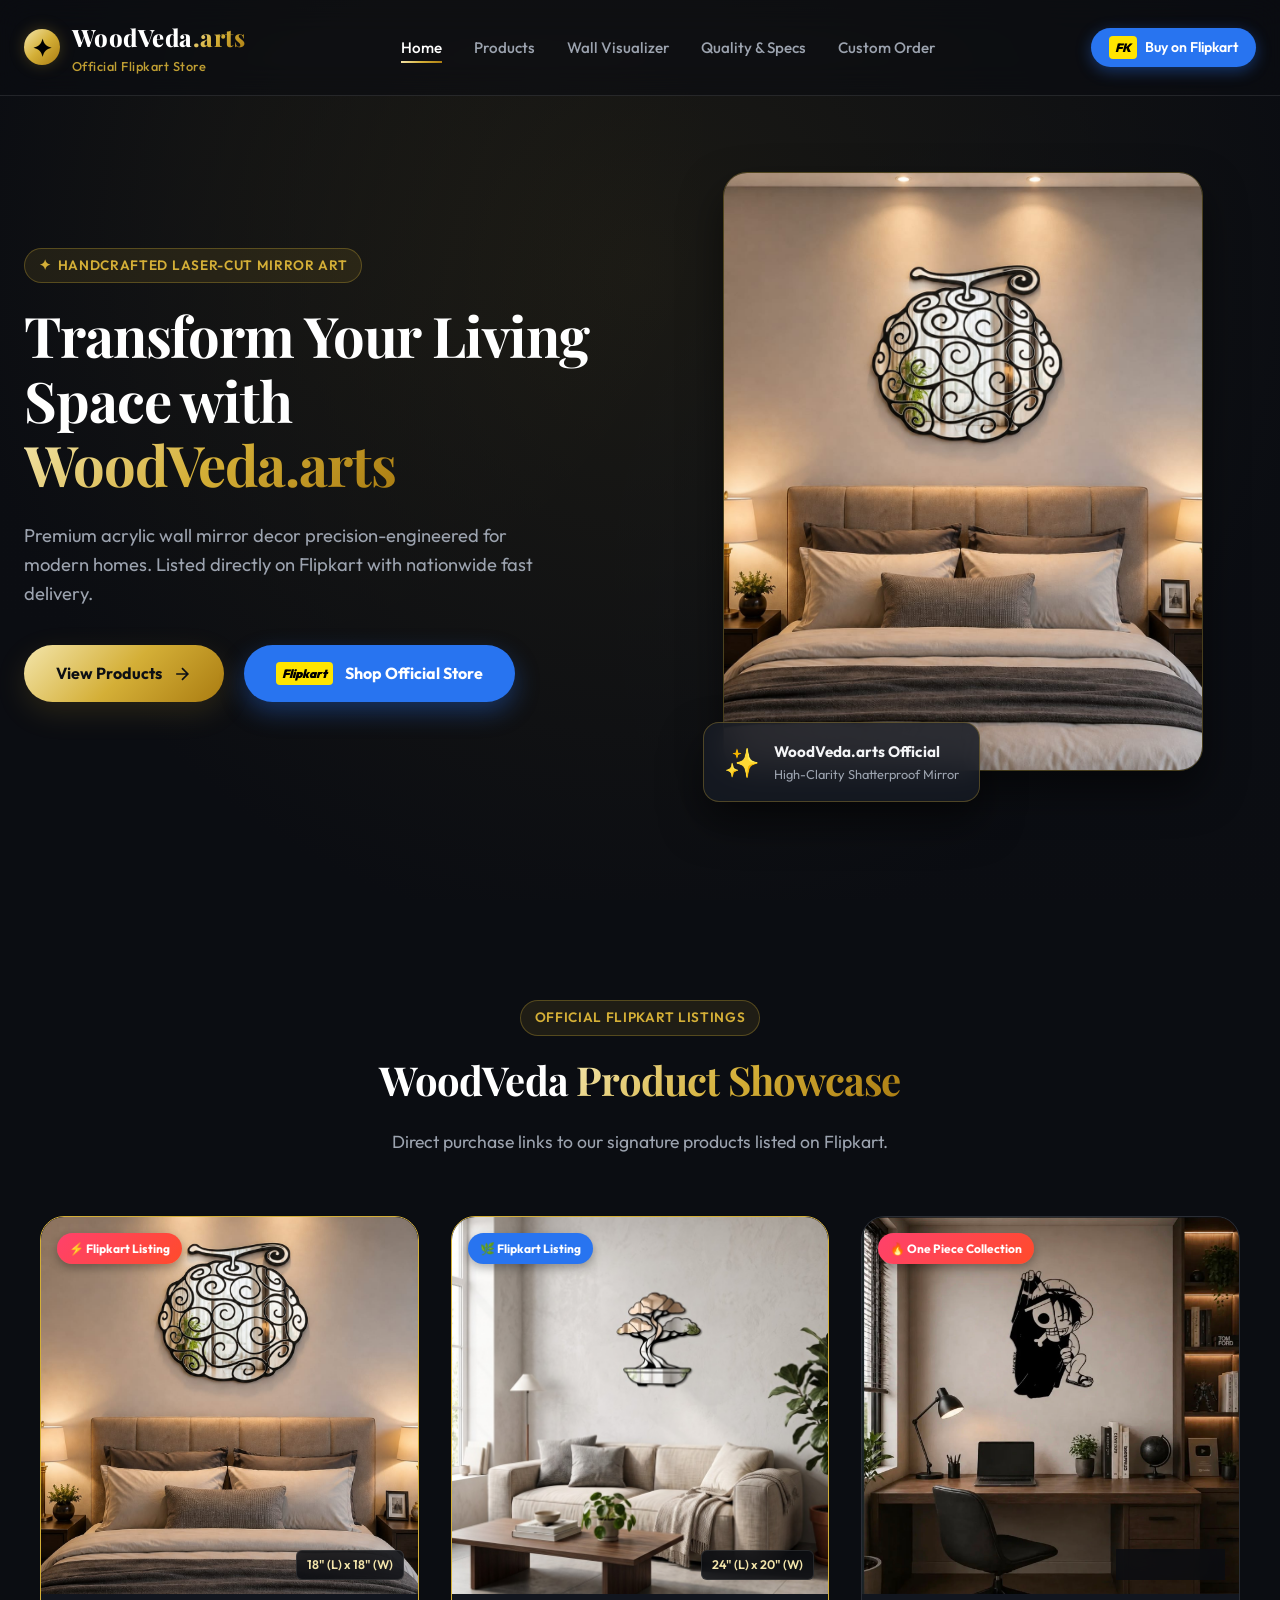
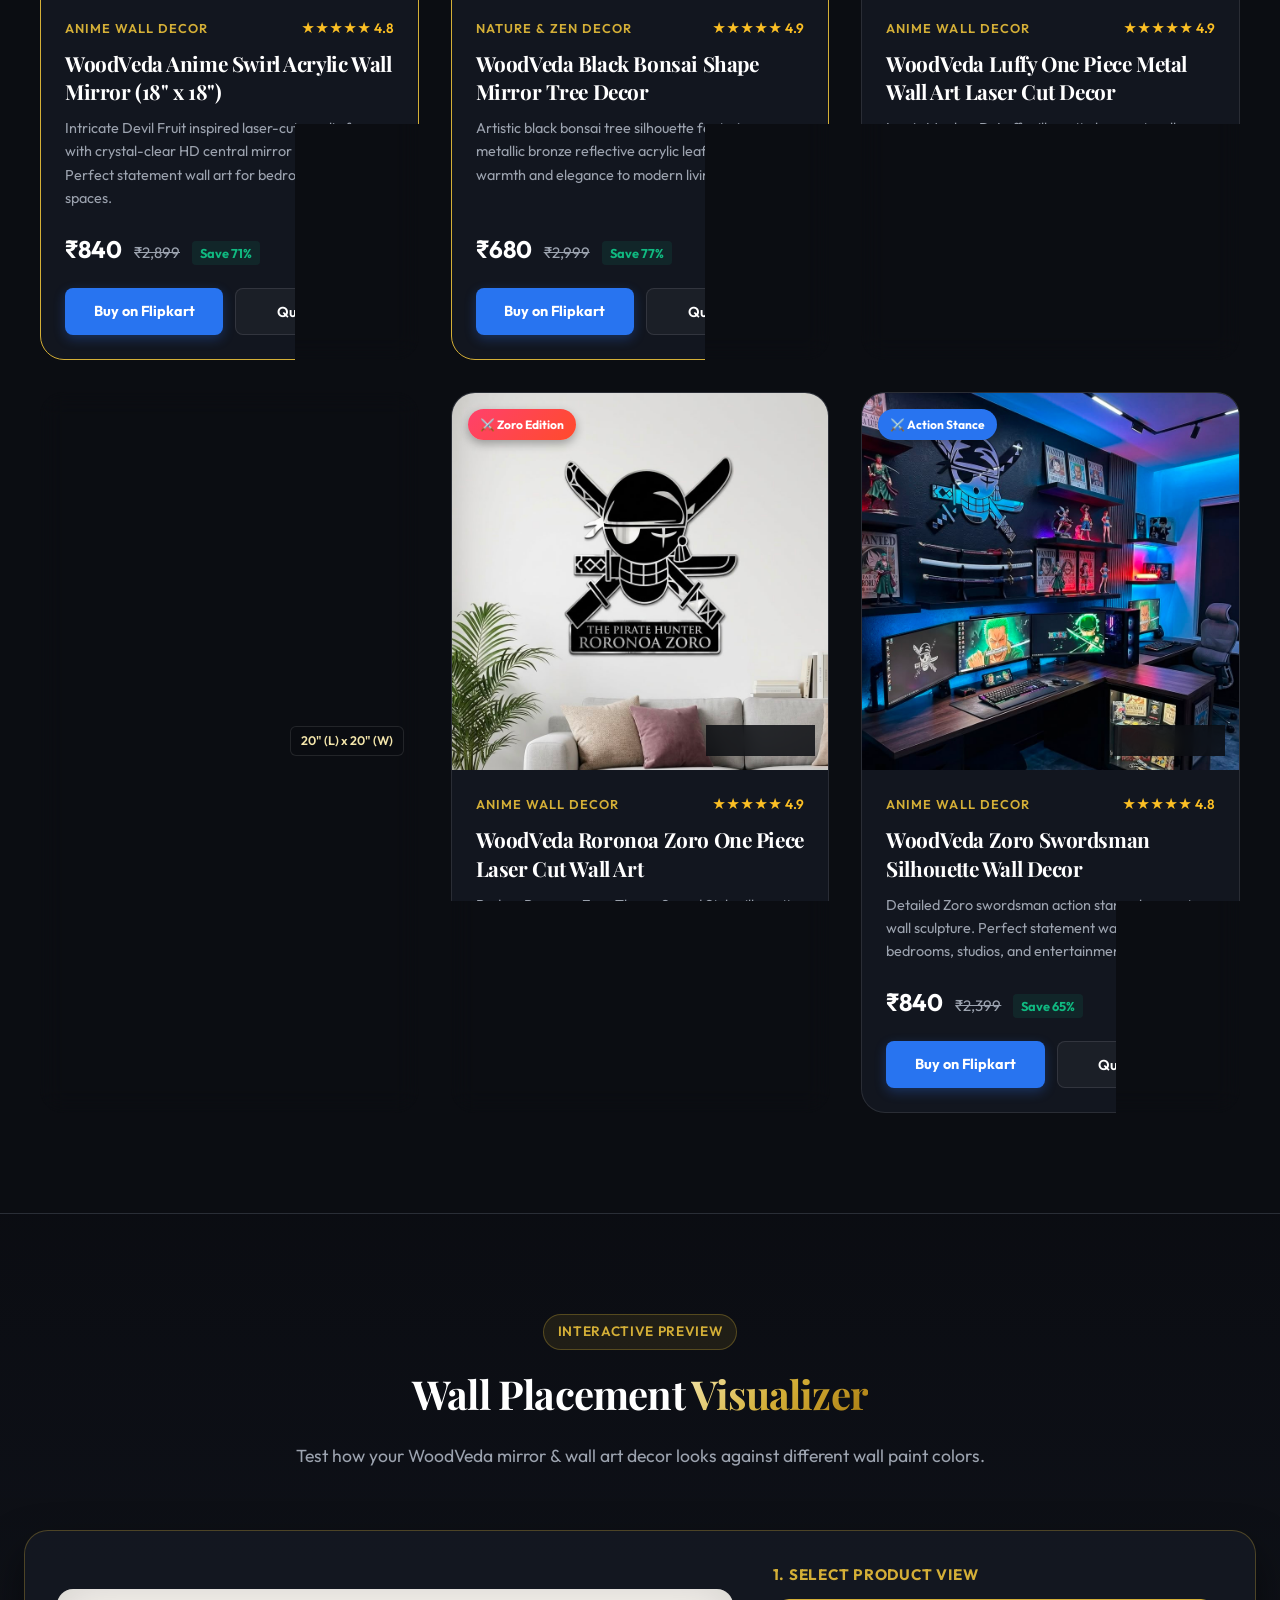
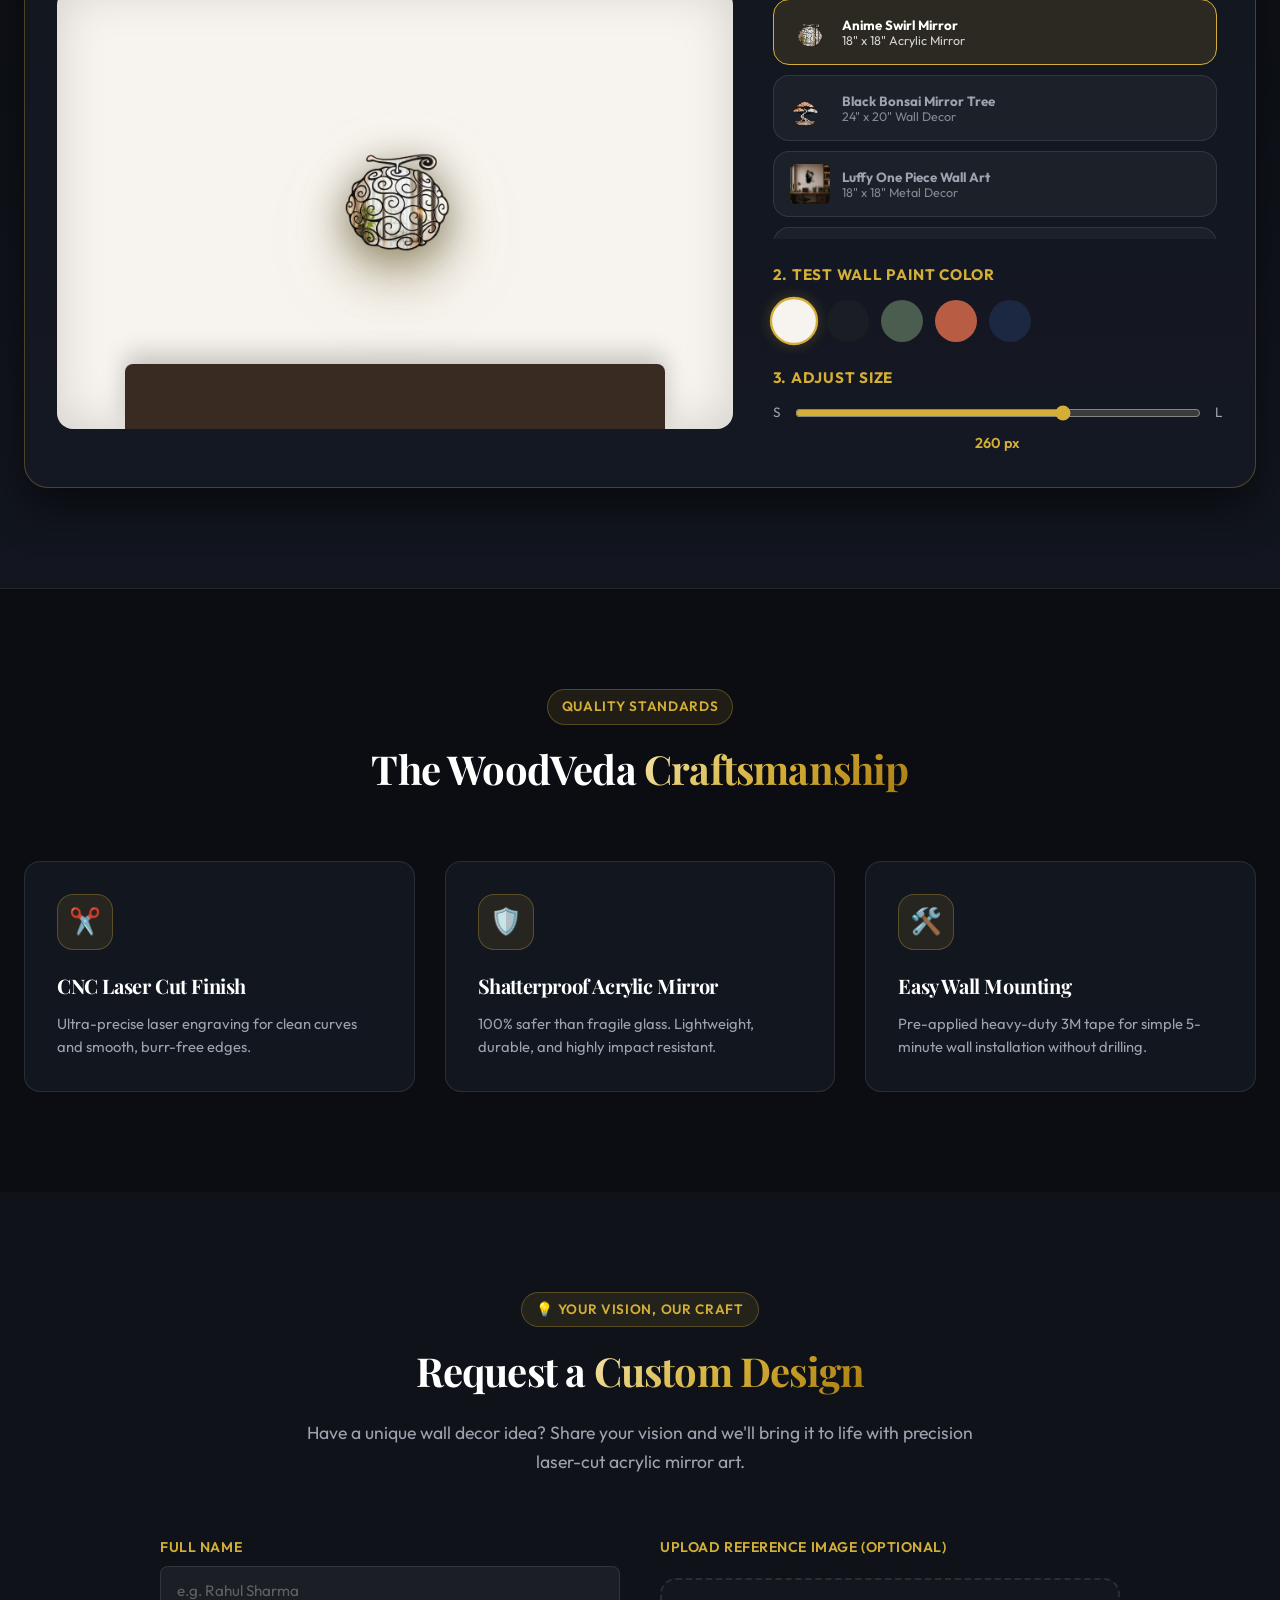
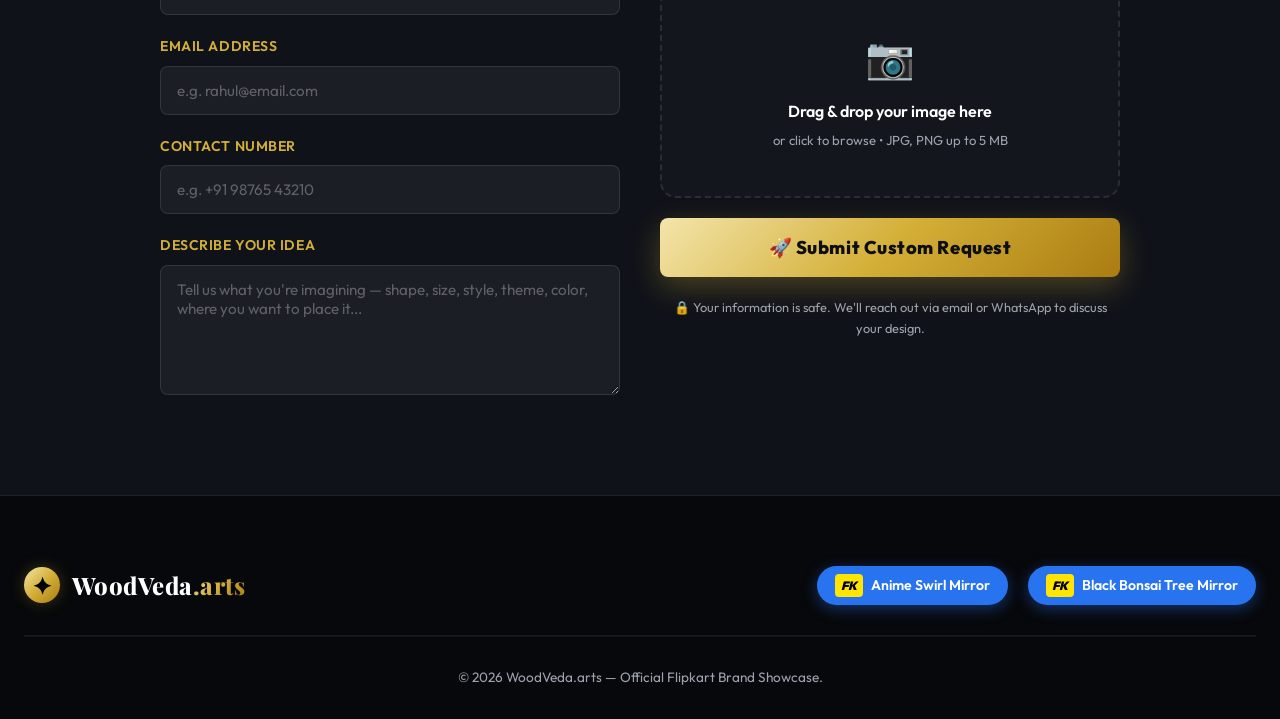
==== commit 11aa5d75: "Add 4 new products to Showcase and Wall Visualizer sections with Flipkart links" ====
--- a/index.html
+++ b/index.html
@@ -99,14 +99,14 @@
         </p>
       </div>
 
-      <div class="products-grid" style="grid-template-columns: repeat(auto-fit, minmax(360px, 1fr)); max-width: 900px; margin: 0 auto;">
+      <div class="products-grid" style="grid-template-columns: repeat(auto-fit, minmax(320px, 1fr)); max-width: 1200px; margin: 0 auto;">
         
         <!-- PRODUCT 1: DEVIL FRUIT SWIRL MIRROR -->
         <article class="product-card featured-card">
           <div class="product-badge-corner hot">
             <span>⚡ Flipkart Listing</span>
           </div>
-          <div class="product-img-wrapper" style="padding-top: 110%;">
+          <div class="product-img-wrapper" style="padding-top: 100%;">
             <img src="assets/images/anime_swirl_mirror.jpg" alt="WoodVeda Anime Swirl Acrylic Wall Mirror 18x18" class="product-img" />
             <span class="dimension-tag">18" (L) x 18" (W)</span>
           </div>
@@ -138,7 +138,7 @@
           <div class="product-badge-corner">
             <span>🌿 Flipkart Listing</span>
           </div>
-          <div class="product-img-wrapper" style="padding-top: 110%;">
+          <div class="product-img-wrapper" style="padding-top: 100%;">
             <img src="assets/images/bonsai_tree.jpg" alt="WoodVeda Black Bonsai Shape Mirror Tree" class="product-img" />
             <span class="dimension-tag">24" (L) x 20" (W)</span>
           </div>
@@ -161,6 +161,134 @@
                 <span>Buy on Flipkart</span>
               </a>
               <button class="btn-quickview" data-product-id="2">Quick View</button>
+            </div>
+          </div>
+        </article>
+
+        <!-- PRODUCT 3: LUFFY ONE PIECE METAL WALL ART -->
+        <article class="product-card">
+          <div class="product-badge-corner hot">
+            <span>🔥 One Piece Collection</span>
+          </div>
+          <div class="product-img-wrapper" style="padding-top: 100%;">
+            <img src="assets/images/luffy_wall_art.jpg" alt="WoodVeda Luffy One Piece Metal Wall Art" class="product-img" />
+            <span class="dimension-tag">18" (L) x 18" (W)</span>
+          </div>
+          <div class="product-info">
+            <div class="product-meta">
+              <span class="product-cat">Anime Wall Decor</span>
+              <div class="product-rating">★★★★★ 4.9</div>
+            </div>
+            <h3 class="product-title">WoodVeda Luffy One Piece Metal Wall Art Laser Cut Decor</h3>
+            <p class="product-desc">
+              Iconic Monkey D. Luffy silhouette laser cut wall decor art piece. Precision cut with smooth edges for anime lovers and gaming setup accent walls.
+            </p>
+            <div class="product-price-row">
+              <span class="price-current">₹899</span>
+              <span class="price-original">₹2,499</span>
+              <span class="price-save">Save 64%</span>
+            </div>
+            <div class="product-card-actions">
+              <a href="https://www.flipkart.com/woodveda-luffy-one-piece-metal-wall-art-laser-cut-decor/p/itm90aeef5fe84c5?pid=WDCHQ66HCPFSU2TM" target="_blank" rel="noopener noreferrer" class="btn-buy-fk">
+                <span>Buy on Flipkart</span>
+              </a>
+              <button class="btn-quickview" data-product-id="3">Quick View</button>
+            </div>
+          </div>
+        </article>
+
+        <!-- PRODUCT 4: CIRCULAR ELEPHANT FAMILY WALL ART -->
+        <article class="product-card">
+          <div class="product-badge-corner">
+            <span>🐘 Nature & Family</span>
+          </div>
+          <div class="product-img-wrapper" style="padding-top: 100%;">
+            <img src="assets/images/elephant_family_art.jpg" alt="WoodVeda Circular Elephant Family Wall Art" class="product-img" />
+            <span class="dimension-tag">20" (L) x 20" (W)</span>
+          </div>
+          <div class="product-info">
+            <div class="product-meta">
+              <span class="product-cat">Wildlife Decor</span>
+              <div class="product-rating">★★★★★ 4.8</div>
+            </div>
+            <h3 class="product-title">WoodVeda Circular Elephant Family Wall Art Decor</h3>
+            <p class="product-desc">
+              Serene circular elephant family silhouette wall art symbolizing harmony and family unity. Adds warm, natural charm to entryways and living spaces.
+            </p>
+            <div class="product-price-row">
+              <span class="price-current">₹799</span>
+              <span class="price-original">₹2,299</span>
+              <span class="price-save">Save 65%</span>
+            </div>
+            <div class="product-card-actions">
+              <a href="https://www.flipkart.com/woodveda-circular-elephant-family-wall-art/p/itm59e086b37cded?pid=WDCHQ66FS6UB968H" target="_blank" rel="noopener noreferrer" class="btn-buy-fk">
+                <span>Buy on Flipkart</span>
+              </a>
+              <button class="btn-quickview" data-product-id="4">Quick View</button>
+            </div>
+          </div>
+        </article>
+
+        <!-- PRODUCT 5: RORONOA ZORO ONE PIECE WALL ART -->
+        <article class="product-card">
+          <div class="product-badge-corner hot">
+            <span>⚔️ Zoro Edition</span>
+          </div>
+          <div class="product-img-wrapper" style="padding-top: 100%;">
+            <img src="assets/images/zoro_roronoa_art.jpg" alt="WoodVeda Roronoa Zoro One Piece Laser Cut Wall Art" class="product-img" />
+            <span class="dimension-tag">18" (L) x 18" (W)</span>
+          </div>
+          <div class="product-info">
+            <div class="product-meta">
+              <span class="product-cat">Anime Wall Decor</span>
+              <div class="product-rating">★★★★★ 4.9</div>
+            </div>
+            <h3 class="product-title">WoodVeda Roronoa Zoro One Piece Laser Cut Wall Art</h3>
+            <p class="product-desc">
+              Badass Roronoa Zoro Three-Sword Style silhouette laser cut wall artwork. Designed for One Piece fans wanting a bold anime aesthetic.
+            </p>
+            <div class="product-price-row">
+              <span class="price-current">₹840</span>
+              <span class="price-original">₹2,499</span>
+              <span class="price-save">Save 66%</span>
+            </div>
+            <div class="product-card-actions">
+              <a href="https://www.flipkart.com/woodveda-roronoa-zoro/p/itmc0b34a9667c38?pid=WDCHQ3NK24Q6Q8VZ" target="_blank" rel="noopener noreferrer" class="btn-buy-fk">
+                <span>Buy on Flipkart</span>
+              </a>
+              <button class="btn-quickview" data-product-id="5">Quick View</button>
+            </div>
+          </div>
+        </article>
+
+        <!-- PRODUCT 6: ZORO SWORDSMAN SILHOUETTE WALL DECOR -->
+        <article class="product-card">
+          <div class="product-badge-corner">
+            <span>⚔️ Action Stance</span>
+          </div>
+          <div class="product-img-wrapper" style="padding-top: 100%;">
+            <img src="assets/images/zoro_swordsman_art.jpg" alt="WoodVeda Zoro Swordsman Silhouette Wall Decor" class="product-img" />
+            <span class="dimension-tag">20" (L) x 16" (W)</span>
+          </div>
+          <div class="product-info">
+            <div class="product-meta">
+              <span class="product-cat">Anime Wall Decor</span>
+              <div class="product-rating">★★★★★ 4.8</div>
+            </div>
+            <h3 class="product-title">WoodVeda Zoro Swordsman Silhouette Wall Decor</h3>
+            <p class="product-desc">
+              Detailed Zoro swordsman action stance laser cut wall sculpture. Perfect statement wall accent for bedrooms, studios, and entertainment rooms.
+            </p>
+            <div class="product-price-row">
+              <span class="price-current">₹840</span>
+              <span class="price-original">₹2,399</span>
+              <span class="price-save">Save 65%</span>
+            </div>
+            <div class="product-card-actions">
+              <a href="https://www.flipkart.com/woodveda-zoro/p/itm787dd749c3349?pid=WDCHQ6523RQ6QHCM" target="_blank" rel="noopener noreferrer" class="btn-buy-fk">
+                <span>Buy on Flipkart</span>
+              </a>
+              <button class="btn-quickview" data-product-id="6">Quick View</button>
             </div>
           </div>
         </article>
@@ -176,7 +304,7 @@
         <div class="badge-pill">Interactive Preview</div>
         <h2 class="section-title">Wall Placement <span class="text-gold">Visualizer</span></h2>
         <p class="section-subtitle">
-          Test how your WoodVeda mirror artwork looks against different wall paint colors.
+          Test how your WoodVeda mirror & wall art decor looks against different wall paint colors.
         </p>
       </div>
 
@@ -188,19 +316,52 @@
         <div class="visualizer-controls">
           <div>
             <div class="control-group-title">1. Select Product View</div>
-            <div class="art-selector-buttons">
+            <div class="art-selector-buttons" style="max-height: 240px; overflow-y: auto; padding-right: 6px;">
               <button class="btn-select-art active" data-img="assets/images/anime_swirl_cutout.png">
                 <img src="assets/images/anime_swirl_cutout.png" alt="Anime Swirl Mirror" />
                 <div>
-                  <strong>Anime Swirl Mirror (18" x 18")</strong>
+                  <strong>Anime Swirl Mirror</strong>
                   <div style="font-size:0.78rem; opacity:0.8;">18" x 18" Acrylic Mirror</div>
                 </div>
               </button>
+
               <button class="btn-select-art" data-img="assets/images/bonsai_tree_cutout.png">
                 <img src="assets/images/bonsai_tree_cutout.png" alt="Bonsai Tree Mirror" />
                 <div>
-                  <strong>Black Bonsai Shape Mirror Tree</strong>
-                  <div style="font-size:0.78rem; opacity:0.8;">24" x 20" Living Room Accent</div>
+                  <strong>Black Bonsai Mirror Tree</strong>
+                  <div style="font-size:0.78rem; opacity:0.8;">24" x 20" Wall Decor</div>
+                </div>
+              </button>
+
+              <button class="btn-select-art" data-img="assets/images/luffy_wall_art_cutout.png">
+                <img src="assets/images/luffy_wall_art_cutout.png" alt="Luffy Wall Art" />
+                <div>
+                  <strong>Luffy One Piece Wall Art</strong>
+                  <div style="font-size:0.78rem; opacity:0.8;">18" x 18" Metal Decor</div>
+                </div>
+              </button>
+
+              <button class="btn-select-art" data-img="assets/images/elephant_family_art_cutout.png">
+                <img src="assets/images/elephant_family_art_cutout.png" alt="Circular Elephant Family Art" />
+                <div>
+                  <strong>Circular Elephant Family Art</strong>
+                  <div style="font-size:0.78rem; opacity:0.8;">20" x 20" Silhouette</div>
+                </div>
+              </button>
+
+              <button class="btn-select-art" data-img="assets/images/zoro_roronoa_art_cutout.png">
+                <img src="assets/images/zoro_roronoa_art_cutout.png" alt="Roronoa Zoro Art" />
+                <div>
+                  <strong>Roronoa Zoro Laser Cut Art</strong>
+                  <div style="font-size:0.78rem; opacity:0.8;">18" x 18" Wall Decor</div>
+                </div>
+              </button>
+
+              <button class="btn-select-art" data-img="assets/images/zoro_swordsman_art_cutout.png">
+                <img src="assets/images/zoro_swordsman_art_cutout.png" alt="Zoro Swordsman Art" />
+                <div>
+                  <strong>Zoro Swordsman Silhouette</strong>
+                  <div style="font-size:0.78rem; opacity:0.8;">20" x 16" Action Stance</div>
                 </div>
               </button>
             </div>
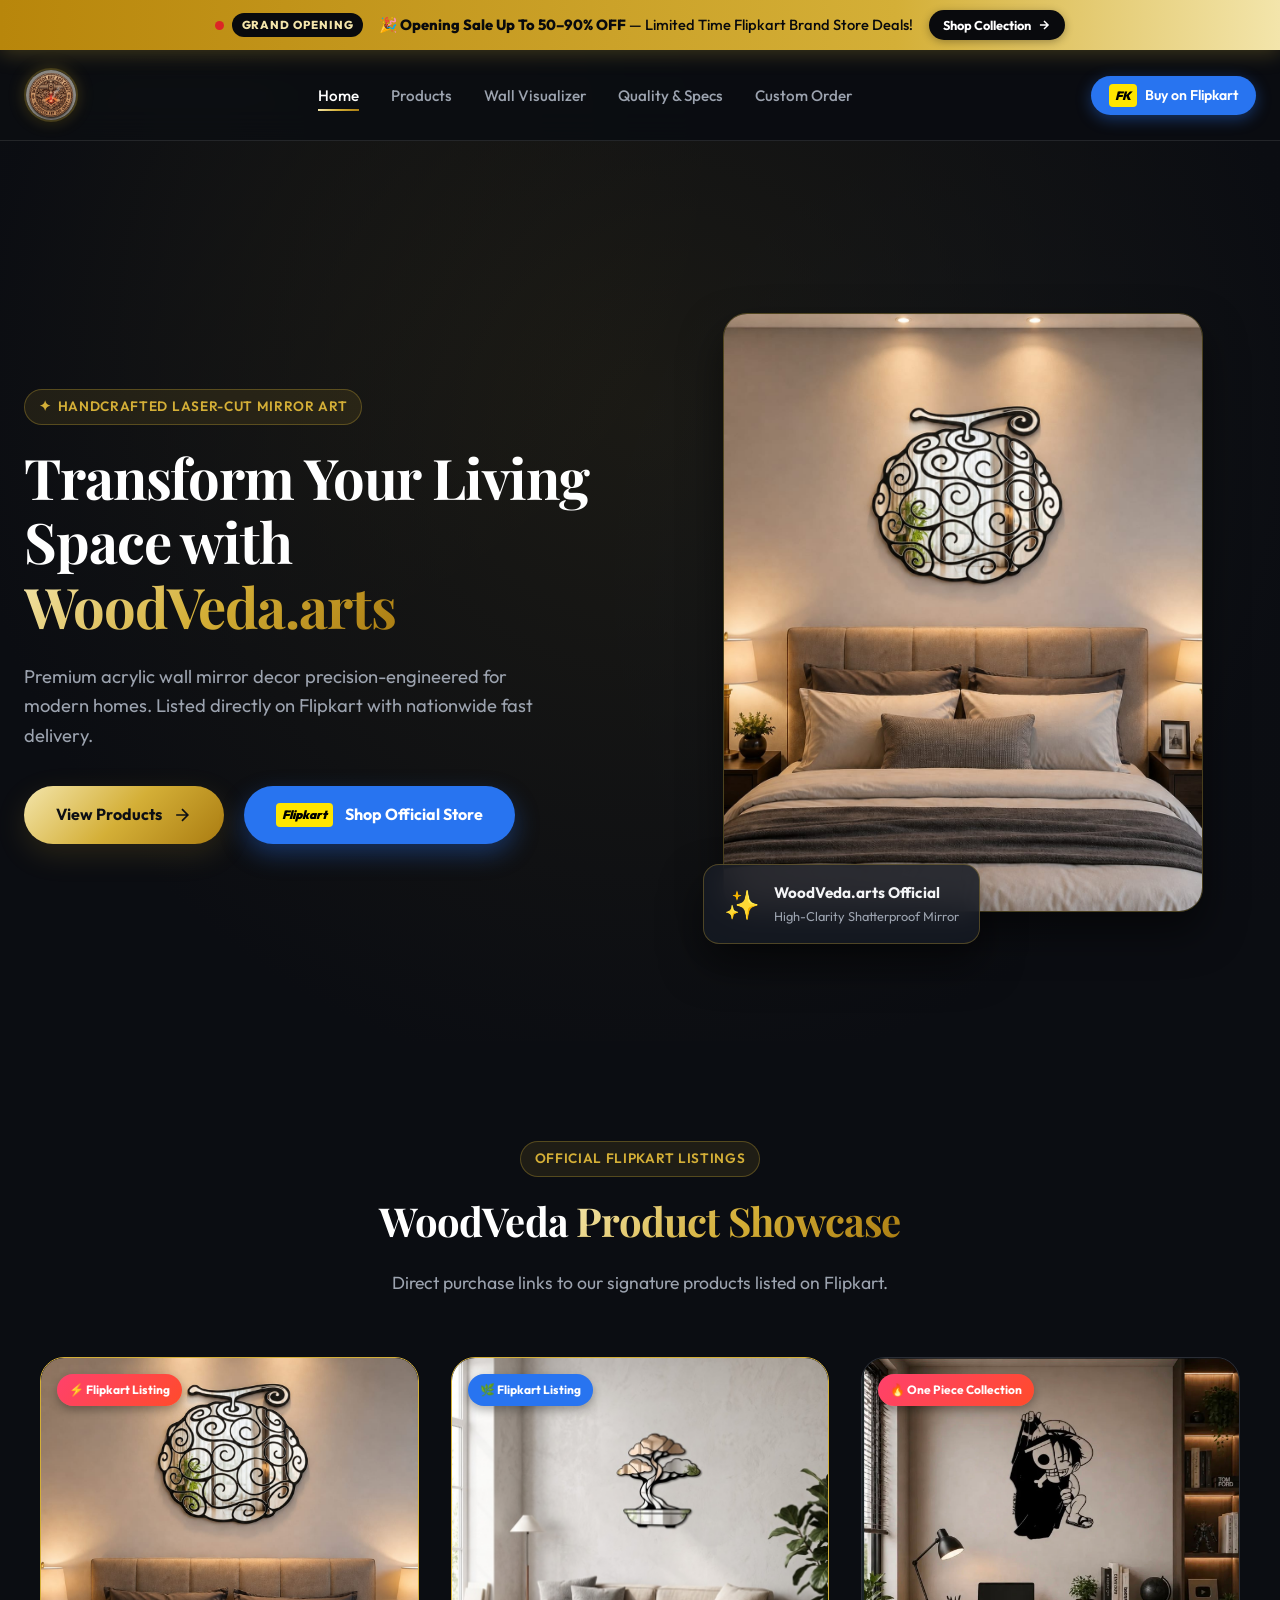
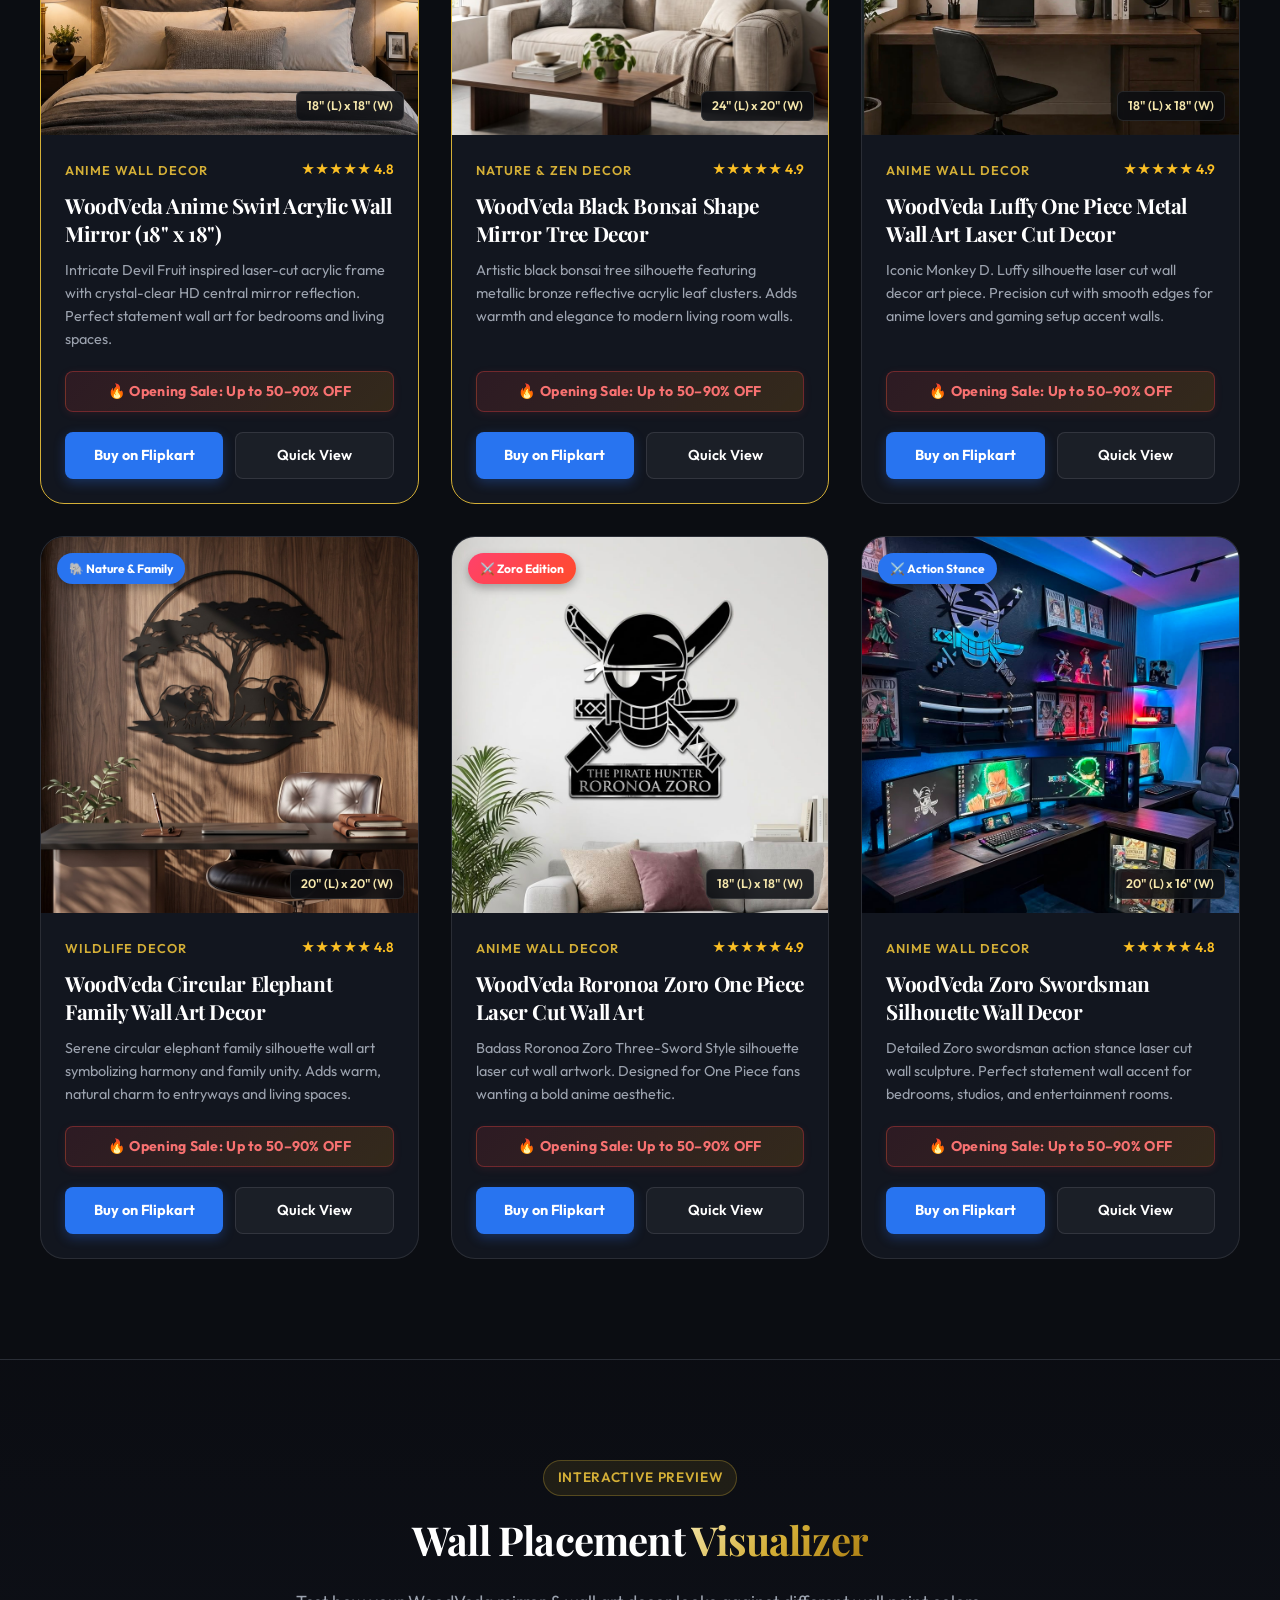
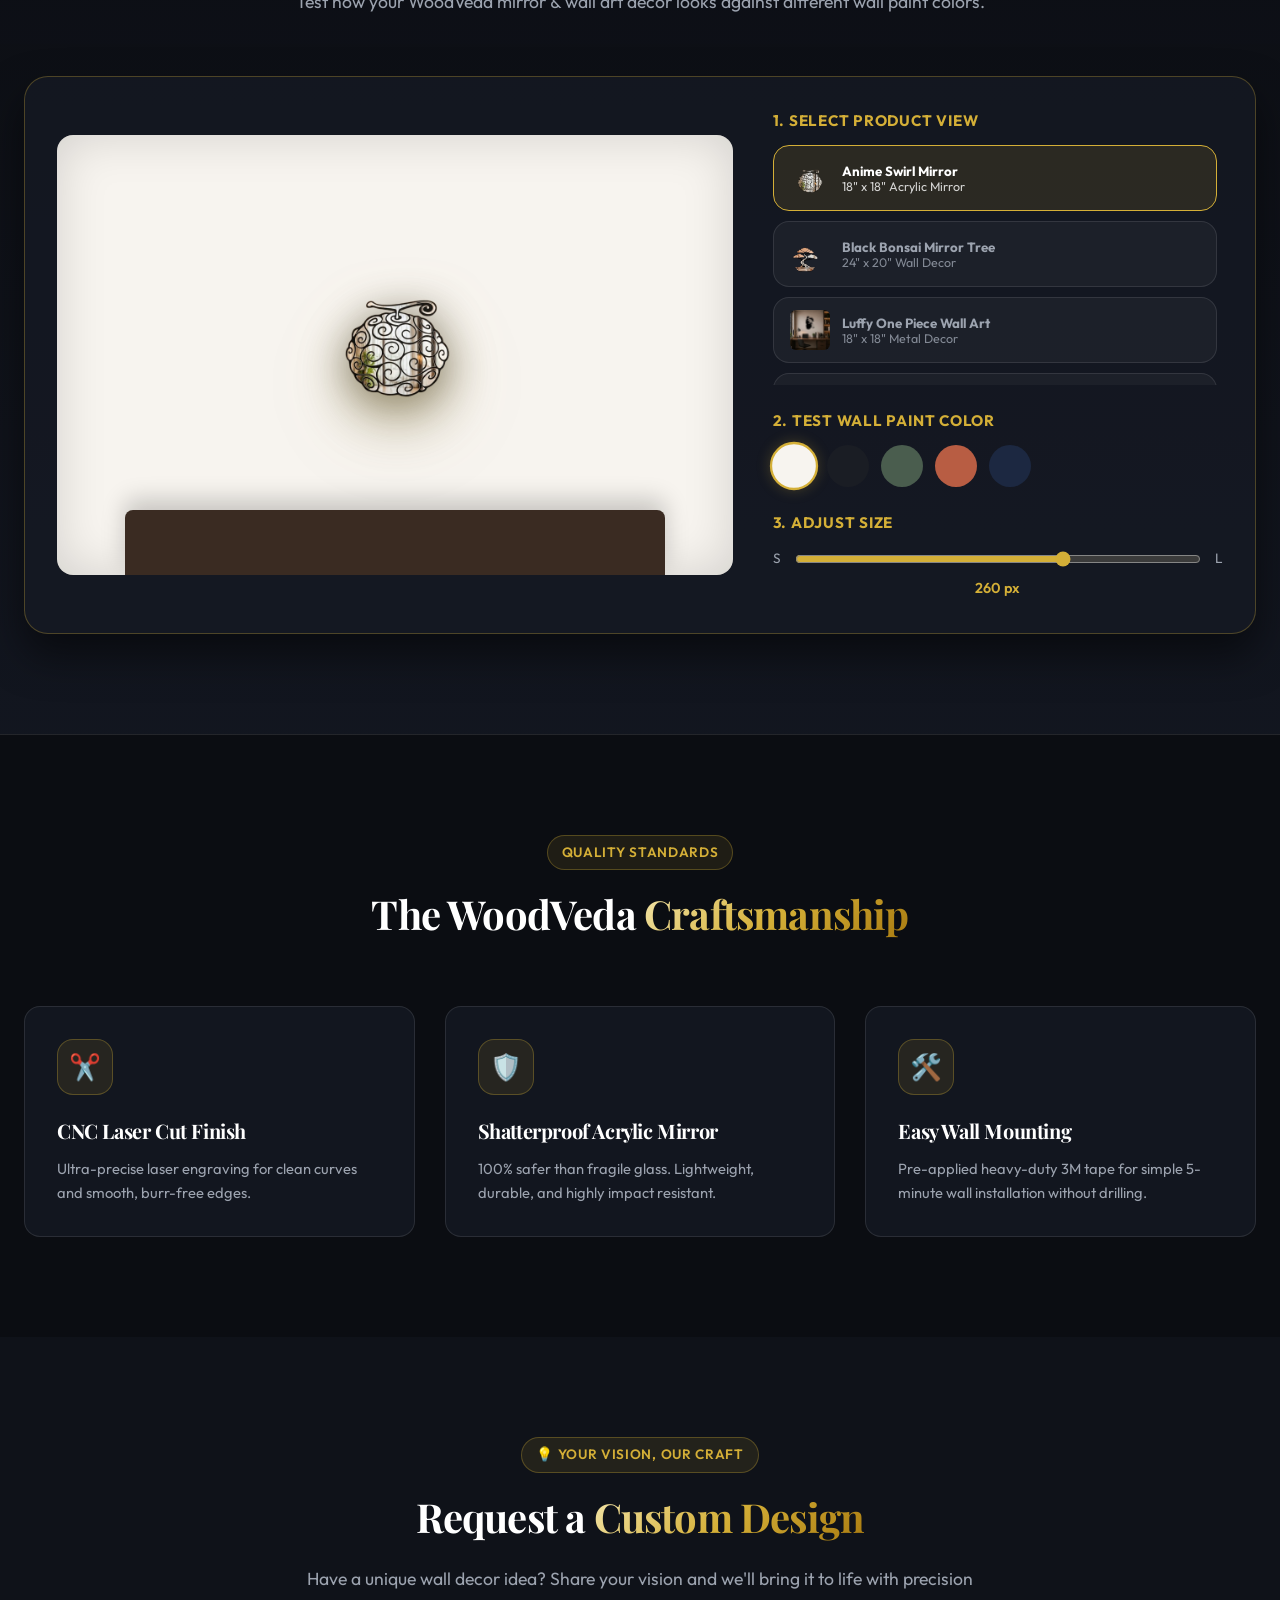
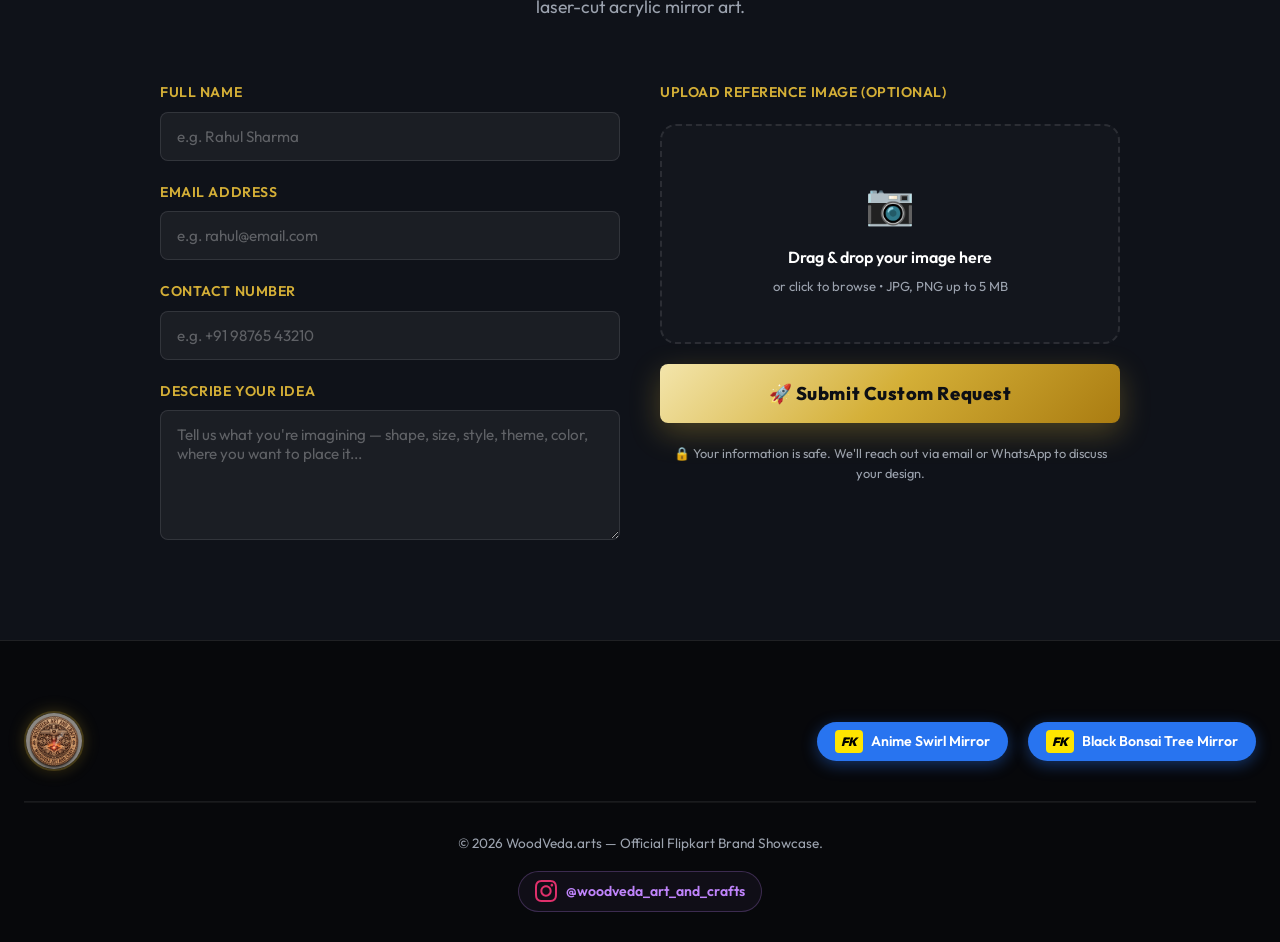
==== commit 3c09ded9: "feat: add sale banner, remove prices, add logo image & Instagram link in footer" ====
--- a/index.html
+++ b/index.html
@@ -13,15 +13,28 @@
 </head>
 <body>
 
+  <!-- ===== SALE ANNOUNCEMENT BANNER ===== -->
+  <div class="announcement-bar" id="announcementBar">
+    <div class="container announcement-inner">
+      <div class="announcement-left">
+        <span class="pulse-dot"></span>
+        <span class="announcement-badge">GRAND OPENING</span>
+      </div>
+      <p class="announcement-text">
+        🎉 <strong>Opening Sale Up To 50–90% OFF</strong> — Limited Time Flipkart Brand Store Deals!
+      </p>
+      <a href="#flipkart-collection" class="announcement-btn">
+        <span>Shop Collection</span>
+        <svg width="14" height="14" viewBox="0 0 24 24" fill="none" stroke="currentColor" stroke-width="2.5"><path d="M5 12h14M12 5l7 7-7 7"/></svg>
+      </a>
+    </div>
+  </div>
+
   <!-- ===== NAVBAR ===== -->
   <header class="navbar" id="navbar">
     <div class="container nav-content">
       <a href="#" class="brand-logo">
-        <div class="logo-icon">✦</div>
-        <div>
-          WoodVeda<span class="text-gold">.arts</span>
-          <div class="brand-tag">Official Flipkart Store</div>
-        </div>
+        <img src="assets/images/logo.jpg" alt="WoodVeda Art and Craft Logo" class="brand-logo-img" />
       </a>
 
       <nav>
@@ -119,10 +132,8 @@
             <p class="product-desc">
               Intricate Devil Fruit inspired laser-cut acrylic frame with crystal-clear HD central mirror reflection. Perfect statement wall art for bedrooms and living spaces.
             </p>
-            <div class="product-price-row">
-              <span class="price-current">₹840</span>
-              <span class="price-original">₹2,899</span>
-              <span class="price-save">Save 71%</span>
+            <div class="product-sale-row">
+              <span class="sale-offer-tag">🔥 Opening Sale: Up to 50–90% OFF</span>
             </div>
             <div class="product-card-actions">
               <a href="https://www.flipkart.com/woodveda-wall-decor/p/itm26ffecabd775c?pid=WDCHPWQKQGMQAQ7V" target="_blank" rel="noopener noreferrer" class="btn-buy-fk">
@@ -151,10 +162,8 @@
             <p class="product-desc">
               Artistic black bonsai tree silhouette featuring metallic bronze reflective acrylic leaf clusters. Adds warmth and elegance to modern living room walls.
             </p>
-            <div class="product-price-row">
-              <span class="price-current">₹680</span>
-              <span class="price-original">₹2,999</span>
-              <span class="price-save">Save 77%</span>
+            <div class="product-sale-row">
+              <span class="sale-offer-tag">🔥 Opening Sale: Up to 50–90% OFF</span>
             </div>
             <div class="product-card-actions">
               <a href="https://www.flipkart.com/woodveda-black-bonsai-shape-mirror-tree/p/itm1c6be1e5a55c5?pid=DECHPXFZGGQDYBA5" target="_blank" rel="noopener noreferrer" class="btn-buy-fk">
@@ -183,10 +192,8 @@
             <p class="product-desc">
               Iconic Monkey D. Luffy silhouette laser cut wall decor art piece. Precision cut with smooth edges for anime lovers and gaming setup accent walls.
             </p>
-            <div class="product-price-row">
-              <span class="price-current">₹899</span>
-              <span class="price-original">₹2,499</span>
-              <span class="price-save">Save 64%</span>
+            <div class="product-sale-row">
+              <span class="sale-offer-tag">🔥 Opening Sale: Up to 50–90% OFF</span>
             </div>
             <div class="product-card-actions">
               <a href="https://www.flipkart.com/woodveda-luffy-one-piece-metal-wall-art-laser-cut-decor/p/itm90aeef5fe84c5?pid=WDCHQ66HCPFSU2TM" target="_blank" rel="noopener noreferrer" class="btn-buy-fk">
@@ -215,10 +222,8 @@
             <p class="product-desc">
               Serene circular elephant family silhouette wall art symbolizing harmony and family unity. Adds warm, natural charm to entryways and living spaces.
             </p>
-            <div class="product-price-row">
-              <span class="price-current">₹799</span>
-              <span class="price-original">₹2,299</span>
-              <span class="price-save">Save 65%</span>
+            <div class="product-sale-row">
+              <span class="sale-offer-tag">🔥 Opening Sale: Up to 50–90% OFF</span>
             </div>
             <div class="product-card-actions">
               <a href="https://www.flipkart.com/woodveda-circular-elephant-family-wall-art/p/itm59e086b37cded?pid=WDCHQ66FS6UB968H" target="_blank" rel="noopener noreferrer" class="btn-buy-fk">
@@ -247,10 +252,8 @@
             <p class="product-desc">
               Badass Roronoa Zoro Three-Sword Style silhouette laser cut wall artwork. Designed for One Piece fans wanting a bold anime aesthetic.
             </p>
-            <div class="product-price-row">
-              <span class="price-current">₹840</span>
-              <span class="price-original">₹2,499</span>
-              <span class="price-save">Save 66%</span>
+            <div class="product-sale-row">
+              <span class="sale-offer-tag">🔥 Opening Sale: Up to 50–90% OFF</span>
             </div>
             <div class="product-card-actions">
               <a href="https://www.flipkart.com/woodveda-roronoa-zoro/p/itmc0b34a9667c38?pid=WDCHQ3NK24Q6Q8VZ" target="_blank" rel="noopener noreferrer" class="btn-buy-fk">
@@ -279,10 +282,8 @@
             <p class="product-desc">
               Detailed Zoro swordsman action stance laser cut wall sculpture. Perfect statement wall accent for bedrooms, studios, and entertainment rooms.
             </p>
-            <div class="product-price-row">
-              <span class="price-current">₹840</span>
-              <span class="price-original">₹2,399</span>
-              <span class="price-save">Save 65%</span>
+            <div class="product-sale-row">
+              <span class="sale-offer-tag">🔥 Opening Sale: Up to 50–90% OFF</span>
             </div>
             <div class="product-card-actions">
               <a href="https://www.flipkart.com/woodveda-zoro/p/itm787dd749c3349?pid=WDCHQ6523RQ6QHCM" target="_blank" rel="noopener noreferrer" class="btn-buy-fk">
@@ -520,10 +521,8 @@
         <h2 style="font-size:1.5rem; margin-bottom:10px;" id="modalTitle">Product Title</h2>
         <div style="color:#fbbf24; font-weight:700; margin-bottom:16px;" id="modalRating">Rating</div>
 
-        <div class="product-price-row" style="margin-bottom:16px;">
-          <span class="price-current" id="modalPrice">₹0</span>
-          <span class="price-original" id="modalOriginalPrice">₹0</span>
-          <span class="price-save" id="modalDiscount">Save 0%</span>
+        <div class="product-sale-row" style="margin-bottom:16px;">
+          <span class="sale-offer-tag modal-sale-tag">🔥 Opening Sale: Up to 50–90% OFF</span>
         </div>
 
         <p style="font-size:0.9rem; color:var(--text-muted); margin-bottom:20px;" id="modalDesc">
@@ -550,8 +549,7 @@
     <div class="container">
       <div style="display:flex; flex-wrap:wrap; justify-content:space-between; align-items:center; gap:20px; padding-bottom:30px; border-bottom:1px solid rgba(255,255,255,0.08);">
         <a href="#" class="brand-logo">
-          <div class="logo-icon">✦</div>
-          <div>WoodVeda<span class="text-gold">.arts</span></div>
+          <img src="assets/images/logo.jpg" alt="WoodVeda Art and Craft Logo" class="brand-logo-img brand-logo-img--footer" />
         </a>
 
         <div style="display:flex; gap:20px;">
@@ -568,6 +566,14 @@
 
       <div class="footer-bottom">
         <p>© 2026 WoodVeda.arts — Official Flipkart Brand Showcase.</p>
+        <div class="footer-socials">
+          <a href="https://www.instagram.com/woodveda_art_and_crafts?igsh=eTd5djV5eGVxMDQ4&igsi=eTd5djV5eGVxMDQ4&utm_source=qr" target="_blank" rel="noopener noreferrer" class="social-icon-link instagram-link" aria-label="Follow WoodVeda on Instagram">
+            <svg xmlns="http://www.w3.org/2000/svg" width="22" height="22" viewBox="0 0 24 24" fill="currentColor">
+              <path d="M12 2.163c3.204 0 3.584.012 4.85.07 3.252.148 4.771 1.691 4.919 4.919.058 1.265.069 1.645.069 4.849 0 3.205-.012 3.584-.069 4.849-.149 3.225-1.664 4.771-4.919 4.919-1.266.058-1.644.07-4.85.07-3.204 0-3.584-.012-4.849-.07-3.26-.149-4.771-1.699-4.919-4.92-.058-1.265-.07-1.644-.07-4.849 0-3.204.013-3.583.07-4.849.149-3.227 1.664-4.771 4.919-4.919 1.266-.057 1.645-.069 4.849-.069zm0-2.163c-3.259 0-3.667.014-4.947.072-4.358.2-6.78 2.618-6.98 6.98-.059 1.281-.073 1.689-.073 4.948 0 3.259.014 3.668.072 4.948.2 4.358 2.618 6.78 6.98 6.98 1.281.058 1.689.072 4.948.072 3.259 0 3.668-.014 4.948-.072 4.354-.2 6.782-2.618 6.979-6.98.059-1.28.073-1.689.073-4.948 0-3.259-.014-3.667-.072-4.947-.196-4.354-2.617-6.78-6.979-6.98-1.281-.059-1.69-.073-4.949-.073zm0 5.838c-3.403 0-6.162 2.759-6.162 6.162s2.759 6.163 6.162 6.163 6.162-2.759 6.162-6.163c0-3.403-2.759-6.162-6.162-6.162zm0 10.162c-2.209 0-4-1.79-4-4 0-2.209 1.791-4 4-4s4 1.791 4 4c0 2.21-1.791 4-4 4zm6.406-11.845c-.796 0-1.441.645-1.441 1.44s.645 1.44 1.441 1.44c.795 0 1.439-.645 1.439-1.44s-.644-1.44-1.439-1.44z"/>
+            </svg>
+            <span>@woodveda_art_and_crafts</span>
+          </a>
+        </div>
       </div>
     </div>
   </footer>
--- a/style.css
+++ b/style.css
@@ -111,16 +111,115 @@
   color: var(--gold-primary);
 }
 
+/* Announcement Sale Banner */
+.announcement-bar {
+  background: linear-gradient(90deg, #b8860b 0%, #d4af37 35%, #f3e5ab 50%, #d4af37 65%, #b8860b 100%);
+  background-size: 200% 100%;
+  animation: shine-bar 6s linear infinite;
+  color: #090a0d;
+  padding: 10px 0;
+  position: relative;
+  z-index: 1002;
+  box-shadow: 0 4px 20px rgba(212, 175, 55, 0.25);
+  font-size: 0.88rem;
+}
+
+@keyframes shine-bar {
+  0% { background-position: 0% 50%; }
+  100% { background-position: 200% 50%; }
+}
+
+.announcement-inner {
+  display: flex;
+  align-items: center;
+  justify-content: center;
+  gap: 16px;
+  flex-wrap: wrap;
+  text-align: center;
+}
+
+.announcement-left {
+  display: flex;
+  align-items: center;
+  gap: 8px;
+}
+
+.pulse-dot {
+  width: 9px;
+  height: 9px;
+  background-color: #dc2626;
+  border-radius: 50%;
+  box-shadow: 0 0 0 0 rgba(220, 38, 38, 0.7);
+  animation: pulse-dot-anim 1.5s infinite;
+}
+
+@keyframes pulse-dot-anim {
+  0% {
+    transform: scale(0.95);
+    box-shadow: 0 0 0 0 rgba(220, 38, 38, 0.7);
+  }
+  70% {
+    transform: scale(1.05);
+    box-shadow: 0 0 0 8px rgba(220, 38, 38, 0);
+  }
+  100% {
+    transform: scale(0.95);
+    box-shadow: 0 0 0 0 rgba(220, 38, 38, 0);
+  }
+}
+
+.announcement-badge {
+  background: #090a0d;
+  color: #f3e5ab;
+  padding: 3px 10px;
+  border-radius: 20px;
+  font-size: 0.72rem;
+  font-weight: 800;
+  letter-spacing: 0.08em;
+  text-transform: uppercase;
+}
+
+.announcement-text {
+  color: #090a0d;
+  font-weight: 500;
+  font-size: 0.92rem;
+  margin: 0;
+}
+
+.announcement-text strong {
+  font-weight: 800;
+}
+
+.announcement-btn {
+  display: inline-flex;
+  align-items: center;
+  gap: 6px;
+  background: #090a0d;
+  color: #ffffff;
+  padding: 5px 14px;
+  border-radius: 20px;
+  font-size: 0.8rem;
+  font-weight: 700;
+  transition: all 0.25s ease;
+  box-shadow: 0 2px 8px rgba(0,0,0,0.3);
+}
+
+.announcement-btn:hover {
+  background: #181b24;
+  color: #f3e5ab;
+  transform: translateY(-1px);
+}
+
 /* Navigation Bar */
 .navbar {
-  position: fixed;
+  position: sticky;
   top: 0;
   left: 0;
   width: 100%;
   z-index: 1000;
   padding: 18px 0;
   transition: var(--transition-normal);
-  background: rgba(11, 13, 18, 0.6);
+  background: rgba(11, 13, 18, 0.85);
   backdrop-filter: blur(16px);
   -webkit-backdrop-filter: blur(16px);
   border-bottom: 1px solid var(--border-glass);
@@ -128,7 +227,7 @@
 
 .navbar.scrolled {
   padding: 12px 0;
-  background: rgba(11, 13, 18, 0.92);
+  background: rgba(11, 13, 18, 0.95);
   box-shadow: 0 10px 30px rgba(0, 0, 0, 0.6);
 }
 
@@ -155,17 +254,24 @@
   letter-spacing: 0.02em;
 }
 
-.brand-logo .logo-icon {
-  width: 36px;
-  height: 36px;
-  background: var(--gold-gradient);
+.brand-logo-img {
+  width: 54px;
+  height: 54px;
+  object-fit: cover;
   border-radius: 50%;
-  display: flex;
-  align-items: center;
-  justify-content: center;
-  color: #000;
-  font-weight: 900;
-  box-shadow: 0 0 15px var(--gold-glow);
+  border: 2px solid var(--border-gold);
+  box-shadow: 0 0 16px var(--gold-glow), 0 2px 8px rgba(0,0,0,0.5);
+  transition: box-shadow 0.3s ease, transform 0.3s ease;
+}
+
+.brand-logo:hover .brand-logo-img {
+  transform: scale(1.06);
+  box-shadow: 0 0 26px rgba(212, 175, 55, 0.5), 0 4px 12px rgba(0,0,0,0.5);
+}
+
+.brand-logo-img--footer {
+  width: 60px;
+  height: 60px;
 }
 
 .brand-tag {
@@ -595,32 +701,32 @@
   flex-grow: 1;
 }
 
-.product-price-row {
-  display: flex;
-  align-items: baseline;
-  gap: 12px;
+.product-sale-row {
   margin-bottom: 20px;
-}
-
-.price-current {
-  font-size: 1.5rem;
+  display: flex;
+  align-items: center;
+}
+
+.sale-offer-tag {
+  display: inline-flex;
+  align-items: center;
+  gap: 6px;
+  background: linear-gradient(135deg, rgba(239, 68, 68, 0.12) 0%, rgba(245, 158, 11, 0.15) 100%);
+  border: 1px solid rgba(239, 68, 68, 0.35);
+  color: #f87171;
+  font-size: 0.88rem;
   font-weight: 700;
-  color: #ffffff;
-}
-
-.price-original {
+  padding: 8px 14px;
+  border-radius: var(--radius-sm);
+  letter-spacing: 0.02em;
+  width: 100%;
+  justify-content: center;
+  box-shadow: 0 2px 8px rgba(239, 68, 68, 0.1);
+}
+
+.modal-sale-tag {
   font-size: 0.95rem;
-  text-decoration: line-through;
-  color: var(--text-muted);
-}
-
-.price-save {
-  font-size: 0.8rem;
-  color: #10b981;
-  font-weight: 700;
-  background: rgba(16, 185, 129, 0.1);
-  padding: 2px 8px;
-  border-radius: 4px;
+  padding: 10px 16px;
 }
 
 .product-card-actions {
@@ -1026,6 +1132,50 @@
   border-top: 1px solid rgba(255, 255, 255, 0.05);
   font-size: 0.85rem;
   color: var(--text-muted);
+  display: flex;
+  flex-direction: column;
+  align-items: center;
+  gap: 16px;
+}
+
+.footer-socials {
+  display: flex;
+  align-items: center;
+  gap: 14px;
+}
+
+.social-icon-link {
+  display: inline-flex;
+  align-items: center;
+  gap: 9px;
+  font-size: 0.88rem;
+  font-weight: 600;
+  color: var(--text-muted);
+  border: 1px solid rgba(255, 255, 255, 0.1);
+  padding: 8px 16px;
+  border-radius: var(--radius-pill);
+  transition: all 0.25s ease;
+  text-decoration: none;
+  background: rgba(255, 255, 255, 0.03);
+}
+
+.instagram-link {
+  color: #c084fc;
+  border-color: rgba(192, 132, 252, 0.25);
+  background: rgba(192, 132, 252, 0.05);
+}
+
+.instagram-link svg {
+  color: #e1306c;
+  flex-shrink: 0;
+}
+
+.instagram-link:hover {
+  background: linear-gradient(135deg, rgba(225, 48, 108, 0.15) 0%, rgba(192, 132, 252, 0.15) 100%);
+  border-color: rgba(225, 48, 108, 0.5);
+  color: #f0abfc;
+  transform: translateY(-2px);
+  box-shadow: 0 4px 16px rgba(225, 48, 108, 0.2);
 }
 
 /* Responsive Media Queries */
